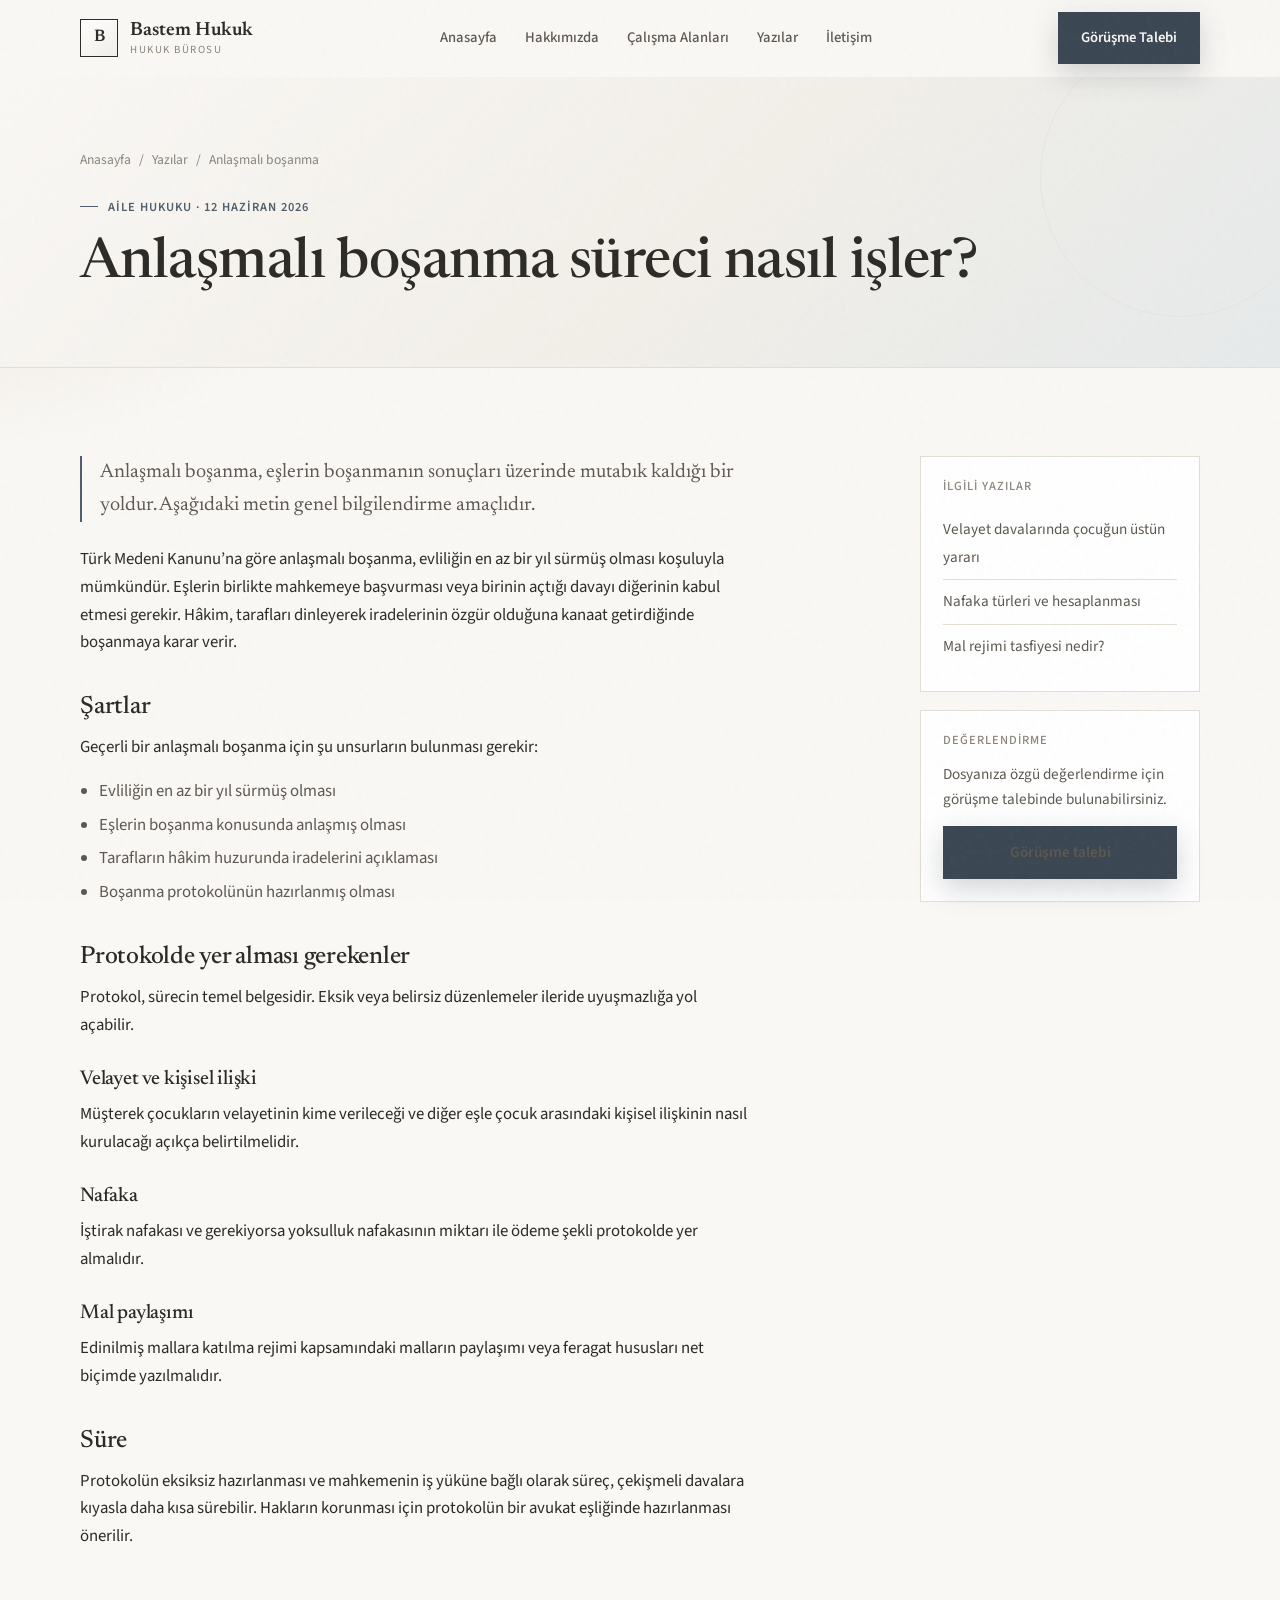
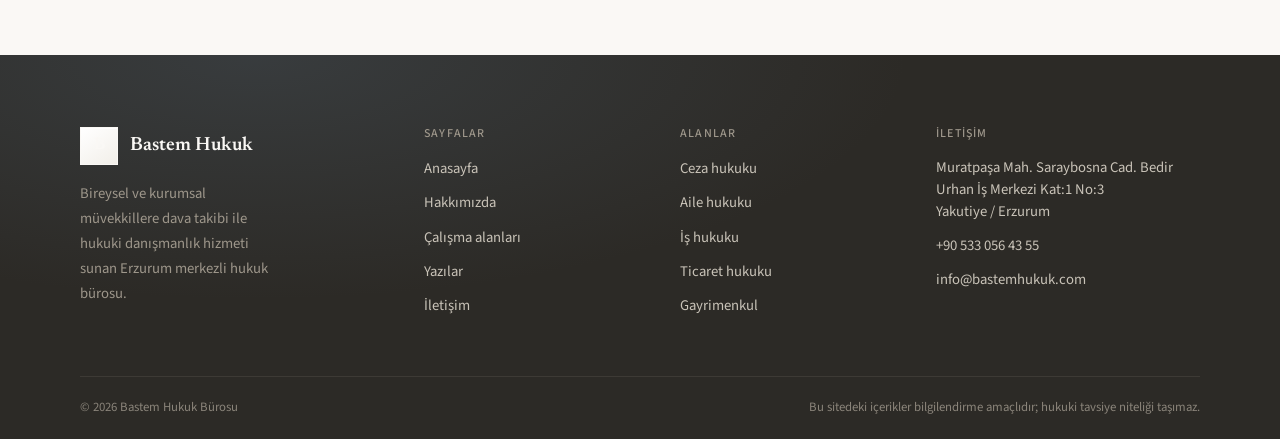
==== blog-detay.html @ f0e85c89 "Bastem Hukuk bürosu için kurumsal website. Açık tonlu editorial tasarım, Erzurum iletişim bilgileri " ====
<!DOCTYPE html>
<html lang="tr">
<head>
  <meta charset="UTF-8" />
  <meta name="viewport" content="width=device-width, initial-scale=1.0" />
  <title>Anlaşmalı Boşanma Süreci | Bastem Hukuk Bürosu</title>
  <meta name="description" content="Anlaşmalı boşanmanın şartları, belgeler ve protokol hazırlığı hakkında bilgilendirme." />
  <link rel="icon" type="image/svg+xml" href="assets/logo.svg" />
  <link rel="preconnect" href="https://fonts.googleapis.com" />
  <link rel="preconnect" href="https://fonts.gstatic.com" crossorigin />
  <link href="https://fonts.googleapis.com/css2?family=Newsreader:ital,opsz,wght@0,6..72,400;0,6..72,500;0,6..72,600;1,6..72,400;1,6..72,500&family=Source+Sans+3:wght@400;500;600;700&display=swap" rel="stylesheet" />
  <link rel="stylesheet" href="css/style.css" />
</head>
<body>
  <header class="site-header">
    <div class="container">
      <nav class="nav">
        <a class="brand" href="index.html">
          <span class="brand-mark">B</span>
          <span class="brand-text">
            <span class="brand-name">Bastem Hukuk</span>
            <span class="brand-sub">Hukuk Bürosu</span>
          </span>
        </a>
        <div class="nav-links">
          <a href="index.html">Anasayfa</a>
          <a href="hakkimizda.html">Hakkımızda</a>
          <a href="calisma-alanlari.html">Çalışma Alanları</a>
          <a href="blog.html">Yazılar</a>
          <a href="iletisim.html">İletişim</a>
        </div>
        <a href="randevu.html" class="btn btn--primary nav-cta">Görüşme Talebi</a>
        <button class="nav-toggle" aria-label="Menü" aria-expanded="false"><span></span></button>
      </nav>
    </div>
  </header>

  <main>
    <section class="page-intro">
      <div class="container">
        <div class="crumbs"><a href="index.html">Anasayfa</a><span>/</span><a href="blog.html">Yazılar</a><span>/</span><span>Anlaşmalı boşanma</span></div>
        <p class="kicker">Aile hukuku · 12 Haziran 2026</p>
        <h1>Anlaşmalı boşanma süreci nasıl işler?</h1>
      </div>
    </section>

    <section class="section">
      <div class="container">
        <div class="article-layout">
          <article class="article-body reveal">
            <p class="lead">Anlaşmalı boşanma, eşlerin boşanmanın sonuçları üzerinde mutabık kaldığı bir yoldur. Aşağıdaki metin genel bilgilendirme amaçlıdır.</p>
            <p>Türk Medeni Kanunu’na göre anlaşmalı boşanma, evliliğin en az bir yıl sürmüş olması koşuluyla mümkündür. Eşlerin birlikte mahkemeye başvurması veya birinin açtığı davayı diğerinin kabul etmesi gerekir. Hâkim, tarafları dinleyerek iradelerinin özgür olduğuna kanaat getirdiğinde boşanmaya karar verir.</p>
            <h2>Şartlar</h2>
            <p>Geçerli bir anlaşmalı boşanma için şu unsurların bulunması gerekir:</p>
            <ul>
              <li>Evliliğin en az bir yıl sürmüş olması</li>
              <li>Eşlerin boşanma konusunda anlaşmış olması</li>
              <li>Tarafların hâkim huzurunda iradelerini açıklaması</li>
              <li>Boşanma protokolünün hazırlanmış olması</li>
            </ul>
            <h2>Protokolde yer alması gerekenler</h2>
            <p>Protokol, sürecin temel belgesidir. Eksik veya belirsiz düzenlemeler ileride uyuşmazlığa yol açabilir.</p>
            <h3>Velayet ve kişisel ilişki</h3>
            <p>Müşterek çocukların velayetinin kime verileceği ve diğer eşle çocuk arasındaki kişisel ilişkinin nasıl kurulacağı açıkça belirtilmelidir.</p>
            <h3>Nafaka</h3>
            <p>İştirak nafakası ve gerekiyorsa yoksulluk nafakasının miktarı ile ödeme şekli protokolde yer almalıdır.</p>
            <h3>Mal paylaşımı</h3>
            <p>Edinilmiş mallara katılma rejimi kapsamındaki malların paylaşımı veya feragat hususları net biçimde yazılmalıdır.</p>
            <h2>Süre</h2>
            <p>Protokolün eksiksiz hazırlanması ve mahkemenin iş yüküne bağlı olarak süreç, çekişmeli davalara kıyasla daha kısa sürebilir. Hakların korunması için protokolün bir avukat eşliğinde hazırlanması önerilir.</p>
          </article>

          <aside>
            <div class="side-sticky">
              <div class="side-box">
                <h4>İlgili yazılar</h4>
                <ul>
                  <li><a href="blog-detay.html">Velayet davalarında çocuğun üstün yararı</a></li>
                  <li><a href="blog-detay.html">Nafaka türleri ve hesaplanması</a></li>
                  <li><a href="blog-detay.html">Mal rejimi tasfiyesi nedir?</a></li>
                </ul>
              </div>
              <div class="side-box">
                <h4>Değerlendirme</h4>
                <p style="color:var(--ink-2);font-size:0.95rem;margin-bottom:14px">Dosyanıza özgü değerlendirme için görüşme talebinde bulunabilirsiniz.</p>
                <a href="randevu.html" class="btn btn--primary btn--block">Görüşme talebi</a>
              </div>
            </div>
          </aside>
        </div>
      </div>
    </section>
  </main>

  <footer class="site-footer">
    <div class="container">
      <div class="footer-grid">
        <div>
          <a class="brand" href="index.html">
            <span class="brand-mark">B</span>
            <span class="brand-text"><span class="brand-name">Bastem Hukuk</span></span>
          </a>
          <p class="footer-about">Bireysel ve kurumsal müvekkillere dava takibi ile hukuki danışmanlık hizmeti sunan Erzurum merkezli hukuk bürosu.</p>
        </div>
        <div>
          <h4>Sayfalar</h4>
          <ul class="footer-links">
            <li><a href="index.html">Anasayfa</a></li>
            <li><a href="hakkimizda.html">Hakkımızda</a></li>
            <li><a href="calisma-alanlari.html">Çalışma alanları</a></li>
            <li><a href="blog.html">Yazılar</a></li>
            <li><a href="iletisim.html">İletişim</a></li>
          </ul>
        </div>
        <div>
          <h4>Alanlar</h4>
          <ul class="footer-links">
            <li><a href="calisma-alanlari.html#ceza">Ceza hukuku</a></li>
            <li><a href="calisma-alanlari.html#aile">Aile hukuku</a></li>
            <li><a href="calisma-alanlari.html#is">İş hukuku</a></li>
            <li><a href="calisma-alanlari.html#ticaret">Ticaret hukuku</a></li>
            <li><a href="calisma-alanlari.html#gayrimenkul">Gayrimenkul</a></li>
          </ul>
        </div>
        <div>
          <h4>İletişim</h4>
          <ul class="footer-contact">
            <li>Muratpaşa Mah. Saraybosna Cad. Bedir Urhan İş Merkezi Kat:1 No:3<br />Yakutiye / Erzurum</li>
            <li><a href="tel:+905330564355">+90 533 056 43 55</a></li>
            <li><a href="mailto:info@bastemhukuk.com">info@bastemhukuk.com</a></li>
          </ul>
        </div>
      </div>
      <div class="footer-bottom">
        <span>&copy; <span data-year>2026</span> Bastem Hukuk Bürosu</span>
        <span>Bu sitedeki içerikler bilgilendirme amaçlıdır; hukuki tavsiye niteliği taşımaz.</span>
      </div>
    </div>
  </footer>

  <button class="to-top" aria-label="Yukarı çık">
    <svg viewBox="0 0 24 24" fill="none" stroke="currentColor" stroke-width="2"><path d="m18 15-6-6-6 6"/></svg>
  </button>
  <script src="js/main.js"></script>
</body>
</html>
---- css/style.css ----
/* ===========================================================
   Bastem Hukuk — Editorial light design
   Soft paper tones, quiet slate accent, no template chrome
   =========================================================== */

:root {
  --paper: #faf8f5;
  --paper-2: #f2efe9;
  --paper-3: #ebe6dc;
  --white: #ffffff;
  --ink: #2c2a26;
  --ink-2: #5c574f;
  --ink-3: #8a847a;
  --line: #e4dfd6;
  --line-2: #d4cec3;
  --slate: #4f5d6a;
  --slate-deep: #3a4652;
  --slate-soft: #e8eef2;
  --mist: #dce6ec;
  --max: 1120px;
  --header-h: 76px;
  --display: "Newsreader", Georgia, serif;
  --body: "Source Sans 3", "Segoe UI", system-ui, sans-serif;
  --ease: 0.28s cubic-bezier(0.22, 1, 0.36, 1);
  --shadow-soft: 0 18px 50px rgba(44, 42, 38, 0.07);
  --shadow-panel: 0 24px 60px rgba(58, 70, 82, 0.12);
}

*, *::before, *::after { box-sizing: border-box; margin: 0; padding: 0; }
html { scroll-behavior: smooth; }
body {
  font-family: var(--body);
  color: var(--ink);
  background:
    radial-gradient(ellipse 80% 50% at 100% -10%, rgba(220, 230, 236, 0.55), transparent 55%),
    radial-gradient(ellipse 60% 40% at -5% 30%, rgba(235, 230, 220, 0.7), transparent 50%),
    var(--paper);
  background-attachment: fixed;
  line-height: 1.65;
  font-size: 1.05rem;
  font-weight: 400;
  -webkit-font-smoothing: antialiased;
}
img { max-width: 100%; display: block; }
a { color: inherit; text-decoration: none; }
ul { list-style: none; }
button, input, textarea, select { font: inherit; }
button { cursor: pointer; border: none; background: none; }

h1, h2, h3, h4 {
  font-family: var(--display);
  font-weight: 500;
  line-height: 1.18;
  color: var(--ink);
  letter-spacing: -0.01em;
}

.container { width: min(100% - 40px, var(--max)); margin-inline: auto; }
.section { padding: 88px 0; }
.section--tight { padding: 56px 0; }
.band {
  background:
    linear-gradient(180deg, rgba(242, 239, 233, 0.4), var(--paper-2));
  position: relative;
}
.band::before {
  content: "";
  position: absolute; inset: 0 0 auto 0; height: 1px;
  background: linear-gradient(90deg, transparent, var(--line-2), transparent);
}
.band-white {
  background: linear-gradient(180deg, var(--white), color-mix(in srgb, var(--paper) 40%, var(--white)));
  border-block: 1px solid var(--line);
}

/* --- Type helpers --- */
.kicker {
  font-family: var(--body);
  font-size: 0.78rem;
  font-weight: 600;
  letter-spacing: 0.08em;
  text-transform: uppercase;
  color: var(--slate);
  margin-bottom: 14px;
  display: inline-flex;
  align-items: center;
  gap: 10px;
}
.kicker::before {
  content: "";
  width: 18px; height: 1px;
  background: var(--slate);
}
.lede { color: var(--ink-2); font-size: 1.12rem; max-width: 38rem; }
.rule {
  width: 48px; height: 1px;
  background: linear-gradient(90deg, var(--slate), transparent);
  border: 0; margin: 20px 0;
}

/* --- Buttons --- */
.btn {
  display: inline-flex; align-items: center; gap: 10px;
  padding: 13px 22px;
  font-size: 0.92rem; font-weight: 600;
  border: 1px solid transparent;
  transition: var(--ease);
  white-space: nowrap;
  position: relative;
}
.btn--primary {
  background: var(--slate-deep); color: var(--paper); border-color: var(--slate-deep);
  box-shadow: 0 10px 28px rgba(58, 70, 82, 0.22);
}
.btn--primary:hover {
  background: var(--ink); border-color: var(--ink);
  transform: translateY(-2px);
  box-shadow: 0 14px 34px rgba(44, 42, 38, 0.22);
}
.btn--ghost {
  background: color-mix(in srgb, var(--white) 70%, transparent);
  color: var(--ink); border-color: var(--line-2);
  backdrop-filter: blur(6px);
}
.btn--ghost:hover {
  border-color: var(--ink);
  background: var(--white);
  transform: translateY(-2px);
}
.btn--light {
  background: var(--white); color: var(--ink); border-color: var(--white);
  box-shadow: 0 8px 24px rgba(0, 0, 0, 0.12);
}
.btn--light:hover { background: var(--paper-2); transform: translateY(-2px); }
.btn--block { width: 100%; justify-content: center; }
.btn svg { width: 16px; height: 16px; transition: var(--ease); }
.btn:hover svg { transform: translateX(3px); }

.text-link {
  color: var(--slate-deep);
  font-weight: 600;
  border-bottom: 1px solid var(--line-2);
  padding-bottom: 1px;
  transition: var(--ease);
}
.text-link:hover { border-color: var(--slate-deep); color: var(--ink); }

/* --- Header --- */
.site-header {
  position: sticky; top: 0; z-index: 50;
  background: color-mix(in srgb, var(--paper) 92%, transparent);
  backdrop-filter: blur(10px);
  border-bottom: 1px solid transparent;
  transition: var(--ease);
}
.site-header.is-scrolled { border-bottom-color: var(--line); background: color-mix(in srgb, var(--paper) 96%, transparent); }

.nav {
  display: flex; align-items: center; justify-content: space-between;
  height: var(--header-h); gap: 24px;
}
.brand { display: flex; align-items: center; gap: 12px; min-width: 0; }
.brand-mark {
  width: 38px; height: 38px; flex-shrink: 0;
  display: grid; place-items: center;
  border: 1px solid var(--ink);
  color: var(--ink);
  font-family: var(--display);
  font-size: 1.05rem; font-weight: 600;
  background: linear-gradient(145deg, var(--white), var(--paper-2));
  box-shadow: inset 0 1px 0 rgba(255,255,255,0.8);
  transition: var(--ease);
}
.brand:hover .brand-mark {
  background: var(--slate-deep);
  border-color: var(--slate-deep);
  color: var(--paper);
}
.brand-text { display: flex; flex-direction: column; line-height: 1.1; }
.brand-name { font-family: var(--display); font-size: 1.2rem; font-weight: 600; }
.brand-sub { font-size: 0.68rem; letter-spacing: 0.14em; text-transform: uppercase; color: var(--ink-3); margin-top: 3px; }

.nav-links { display: flex; align-items: center; gap: 4px; }
.nav-links a {
  padding: 8px 12px; font-size: 0.92rem; color: var(--ink-2); font-weight: 500;
  transition: var(--ease); position: relative;
}
.nav-links a::after {
  content: "";
  position: absolute; left: 12px; right: 12px; bottom: 4px; height: 1px;
  background: var(--slate);
  transform: scaleX(0); transform-origin: left;
  transition: var(--ease);
}
.nav-links a:hover, .nav-links a.is-active { color: var(--ink); }
.nav-links a:hover::after, .nav-links a.is-active::after { transform: scaleX(1); }
.nav-cta { flex-shrink: 0; }
.nav-toggle {
  display: none; width: 40px; height: 40px;
  place-items: center; border: 1px solid var(--line);
  background: color-mix(in srgb, var(--white) 70%, transparent);
}
.nav-toggle span {
  display: block; width: 18px; height: 1.5px; background: var(--ink);
  position: relative;
}
.nav-toggle span::before, .nav-toggle span::after {
  content: ""; position: absolute; left: 0; width: 18px; height: 1.5px; background: var(--ink);
}
.nav-toggle span::before { top: -6px; }
.nav-toggle span::after { top: 6px; }

/* --- Hero --- */
.hero {
  position: relative;
  padding: 88px 0 100px;
  border-bottom: 1px solid var(--line);
  overflow: hidden;
  background:
    linear-gradient(120deg, rgba(250, 248, 245, 0.92) 0%, rgba(250, 248, 245, 0.72) 48%, rgba(232, 238, 242, 0.55) 100%),
    url("https://images.unsplash.com/photo-1589829545856-d10d557cf95f?auto=format&fit=crop&w=1800&q=80") center/cover no-repeat;
}
.hero::before {
  content: "";
  position: absolute; inset: 0;
  background:
    radial-gradient(circle at 85% 20%, rgba(220, 230, 236, 0.45), transparent 40%),
    linear-gradient(180deg, transparent 60%, var(--paper) 100%);
  pointer-events: none;
}
.hero::after {
  content: "";
  position: absolute; left: 0; right: 0; bottom: 0; height: 80px;
  background: linear-gradient(180deg, transparent, var(--paper));
  pointer-events: none;
}
.hero .container { position: relative; z-index: 1; }
.hero-grid {
  display: grid;
  grid-template-columns: 1.15fr 0.85fr;
  gap: 56px;
  align-items: end;
}
.hero-brand {
  font-family: var(--display);
  font-size: clamp(3.6rem, 8.5vw, 6.2rem);
  font-weight: 500;
  line-height: 0.92;
  letter-spacing: -0.03em;
  margin-bottom: 28px;
  text-wrap: balance;
}
.hero-brand em {
  font-style: italic; font-weight: 400;
  background: linear-gradient(120deg, var(--slate) 0%, var(--slate-deep) 100%);
  -webkit-background-clip: text;
  background-clip: text;
  color: transparent;
}
.hero h1 {
  font-size: clamp(1.35rem, 2.4vw, 1.75rem);
  font-weight: 400;
  color: var(--ink-2);
  max-width: 28ch;
  margin-bottom: 32px;
  line-height: 1.35;
}
.hero-actions { display: flex; flex-wrap: wrap; gap: 12px; }
.hero-panel {
  background: color-mix(in srgb, var(--white) 88%, transparent);
  border: 1px solid color-mix(in srgb, var(--line) 80%, white);
  padding: 30px;
  backdrop-filter: blur(14px);
  box-shadow: var(--shadow-panel);
  position: relative;
}
.hero-panel::before {
  content: "";
  position: absolute; top: 0; left: 0; width: 3px; height: 100%;
  background: linear-gradient(180deg, var(--slate), var(--mist));
}
.hero-panel h2 {
  font-size: 0.78rem;
  font-family: var(--body);
  font-weight: 600;
  letter-spacing: 0.1em;
  text-transform: uppercase;
  color: var(--ink-3);
  margin-bottom: 20px;
}
.hero-meta { display: grid; gap: 18px; }
.hero-meta > div {
  padding-bottom: 14px;
  border-bottom: 1px solid var(--line);
}
.hero-meta > div:last-child { border-bottom: 0; padding-bottom: 0; }
.hero-meta dt {
  font-size: 0.72rem; letter-spacing: 0.1em; text-transform: uppercase;
  color: var(--ink-3); margin-bottom: 5px;
}
.hero-meta dd { color: var(--ink); font-weight: 500; }

/* --- Page intro --- */
.page-intro {
  position: relative;
  padding: 72px 0 56px;
  border-bottom: 1px solid var(--line);
  overflow: hidden;
  background:
    linear-gradient(135deg, var(--paper) 0%, var(--paper-2) 55%, var(--mist) 140%);
}
.page-intro .container { position: relative; z-index: 1; }
.page-intro::after {
  content: "";
  position: absolute; right: -40px; top: -40px;
  width: 280px; height: 280px;
  border: 1px solid var(--line);
  border-radius: 50%;
  opacity: 0.55;
  pointer-events: none;
}
.page-intro h1 { font-size: clamp(2.4rem, 4.8vw, 3.5rem); margin-bottom: 14px; }
.crumbs {
  display: flex; gap: 8px; align-items: center;
  font-size: 0.85rem; color: var(--ink-3); margin-bottom: 18px;
}
.crumbs a:hover { color: var(--ink); }

/* --- Layout blocks --- */
.stack { display: grid; gap: 20px; }
.two-col {
  display: grid;
  grid-template-columns: 0.9fr 1.1fr;
  gap: 56px;
  align-items: start;
}
.two-col--flip { grid-template-columns: 1.1fr 0.9fr; }
.two-col--flip > :first-child { order: 2; }

.media-block {
  background: var(--slate-soft);
  border: 1px solid var(--line);
  min-height: 360px;
  overflow: hidden;
  box-shadow: var(--shadow-soft);
  position: relative;
}
.media-block::after {
  content: "";
  position: absolute; inset: 0;
  background: linear-gradient(180deg, transparent 55%, rgba(44, 42, 38, 0.18));
  pointer-events: none;
}
.media-block img {
  width: 100%; height: 100%; min-height: 360px;
  object-fit: cover;
  filter: grayscale(0.25) contrast(1.04) saturate(0.85);
  transition: transform 0.8s var(--ease);
}
.media-block:hover img { transform: scale(1.03); }
.media-caption {
  font-size: 0.82rem; color: var(--ink-3);
  margin-top: 10px;
}

/* --- Practice list (not card grid) --- */
.practice-list { border-top: 1px solid var(--line); }
.practice-row {
  display: grid;
  grid-template-columns: 72px 1fr auto;
  gap: 24px;
  align-items: baseline;
  padding: 30px 0;
  border-bottom: 1px solid var(--line);
  transition: var(--ease);
  position: relative;
}
.practice-row::before {
  content: "";
  position: absolute; left: -12px; top: 0; bottom: 0; width: 2px;
  background: var(--slate);
  transform: scaleY(0);
  transition: var(--ease);
}
.practice-row:hover {
  background: linear-gradient(90deg, color-mix(in srgb, var(--mist) 45%, transparent), transparent);
  padding-inline: 12px; margin-inline: -12px;
}
.practice-row:hover::before { transform: scaleY(1); }
.practice-idx {
  font-family: var(--display);
  font-size: 1.35rem;
  color: var(--ink-3);
  transition: var(--ease);
}
.practice-row:hover .practice-idx { color: var(--slate-deep); }
.practice-row h3 { font-size: 1.5rem; margin-bottom: 6px; transition: var(--ease); }
.practice-row:hover h3 { transform: translateX(2px); }
.practice-row p { color: var(--ink-2); max-width: 46ch; font-size: 0.98rem; }
.practice-row .text-link { align-self: center; opacity: 0.7; transition: var(--ease); }
.practice-row:hover .text-link { opacity: 1; }

/* --- Feature strip --- */
.feature-strip {
  display: grid;
  grid-template-columns: repeat(3, 1fr);
  gap: 0;
  border: 1px solid var(--line);
  background: var(--white);
  box-shadow: var(--shadow-soft);
  overflow: hidden;
}
.feature-cell {
  padding: 36px 30px;
  border-right: 1px solid var(--line);
  position: relative;
  transition: var(--ease);
}
.feature-cell::after {
  content: "";
  position: absolute; inset: auto 0 0 0; height: 2px;
  background: linear-gradient(90deg, var(--slate), var(--mist));
  transform: scaleX(0); transform-origin: left;
  transition: var(--ease);
}
.feature-cell:hover {
  background: linear-gradient(180deg, var(--white), color-mix(in srgb, var(--mist) 35%, white));
}
.feature-cell:hover::after { transform: scaleX(1); }
.feature-cell:last-child { border-right: 0; }
.feature-cell h3 { font-size: 1.4rem; margin-bottom: 12px; }
.feature-cell p { color: var(--ink-2); font-size: 0.96rem; }

/* --- Process --- */
.steps { display: grid; gap: 0; border-top: 1px solid var(--line); }
.step {
  display: grid;
  grid-template-columns: 100px 1fr;
  gap: 24px;
  padding: 28px 0;
  border-bottom: 1px solid var(--line);
  transition: var(--ease);
}
.step:hover { padding-left: 8px; }
.step-num {
  font-family: var(--display);
  font-size: 1.8rem;
  color: var(--slate);
  background: linear-gradient(180deg, var(--slate), var(--mist));
  -webkit-background-clip: text;
  background-clip: text;
  color: transparent;
}
.step h3 { font-size: 1.25rem; margin-bottom: 6px; }
.step p { color: var(--ink-2); max-width: 48ch; }

/* --- Quote / principle --- */
.principle {
  max-width: 42rem;
  margin: 0 auto;
  text-align: left;
  position: relative;
  padding: 36px 0 36px 28px;
}
.principle::before {
  content: "";
  position: absolute; left: 0; top: 20px; bottom: 20px; width: 2px;
  background: linear-gradient(180deg, var(--slate), transparent);
}
.principle p {
  font-family: var(--display);
  font-size: clamp(1.4rem, 2.6vw, 1.9rem);
  font-weight: 400;
  line-height: 1.45;
  color: var(--ink);
}
.principle cite {
  display: block;
  margin-top: 24px;
  font-style: normal;
  font-size: 0.82rem;
  letter-spacing: 0.06em;
  text-transform: uppercase;
  color: var(--ink-3);
}

/* --- FAQ --- */
.faq { border-top: 1px solid var(--line); }
.faq-item { border-bottom: 1px solid var(--line); }
.faq-q {
  width: 100%;
  display: flex; justify-content: space-between; align-items: center; gap: 16px;
  padding: 22px 0;
  text-align: left;
  font-family: var(--display);
  font-size: 1.2rem;
  color: var(--ink);
}
.faq-q::after {
  content: "+";
  font-family: var(--body);
  font-size: 1.2rem;
  color: var(--ink-3);
  transition: var(--ease);
}
.faq-item.is-open .faq-q::after { content: "–"; }
.faq-a {
  max-height: 0; overflow: hidden; transition: max-height 0.3s ease;
}
.faq-a p { padding: 0 0 22px; color: var(--ink-2); max-width: 58ch; }

/* --- CTA --- */
.cta {
  position: relative;
  background:
    linear-gradient(135deg, rgba(58, 70, 82, 0.94), rgba(44, 42, 38, 0.92)),
    url("https://images.unsplash.com/photo-1450101499163-c8848c66ca85?auto=format&fit=crop&w=1600&q=70") center/cover;
  color: var(--paper);
  padding: 88px 0;
  overflow: hidden;
}
.cta::before {
  content: "";
  position: absolute; right: -60px; top: -60px;
  width: 260px; height: 260px;
  border: 1px solid rgba(250, 248, 245, 0.12);
  border-radius: 50%;
}
.cta .container { position: relative; z-index: 1; }
.cta h2 { color: var(--paper); font-size: clamp(1.9rem, 3.4vw, 2.6rem); margin-bottom: 14px; }
.cta p { color: color-mix(in srgb, var(--paper) 78%, transparent); max-width: 36rem; margin-bottom: 30px; }
.cta-actions { display: flex; flex-wrap: wrap; gap: 12px; }

/* --- Team --- */
.team-grid {
  display: grid;
  grid-template-columns: repeat(3, 1fr);
  gap: 28px;
}
.person {
  border-bottom: 1px solid var(--line);
  padding-bottom: 24px;
  transition: var(--ease);
}
.person:hover { transform: translateY(-4px); }
.person-photo {
  aspect-ratio: 4/5;
  background:
    linear-gradient(160deg, var(--mist), var(--paper-2));
  border: 1px solid var(--line);
  display: grid; place-items: center;
  margin-bottom: 18px;
  font-family: var(--display);
  font-size: 2.6rem;
  color: var(--slate);
  box-shadow: var(--shadow-soft);
  position: relative;
  overflow: hidden;
}
.person-photo::after {
  content: "";
  position: absolute; inset: 12px;
  border: 1px solid color-mix(in srgb, var(--slate) 25%, transparent);
}
.person h3 { font-size: 1.35rem; margin-bottom: 4px; }
.person .role { font-size: 0.85rem; color: var(--slate); font-weight: 600; margin-bottom: 10px; }
.person p { color: var(--ink-2); font-size: 0.95rem; }

/* --- Timeline --- */
.timeline { border-left: 1px solid var(--line-2); padding-left: 28px; display: grid; gap: 28px; }
.timeline-item { position: relative; }
.timeline-item::before {
  content: "";
  position: absolute; left: -32px; top: 8px;
  width: 7px; height: 7px;
  border-radius: 50%;
  background: var(--slate);
}
.timeline-year { font-size: 0.8rem; letter-spacing: 0.08em; text-transform: uppercase; color: var(--slate); font-weight: 600; margin-bottom: 4px; }
.timeline-item h3 { font-size: 1.2rem; margin-bottom: 6px; }
.timeline-item p { color: var(--ink-2); }

/* --- Practice detail --- */
.practice-block {
  display: grid;
  grid-template-columns: 1fr 1.2fr;
  gap: 48px;
  padding: 56px 0;
  border-bottom: 1px solid var(--line);
  align-items: start;
}
.practice-block:first-of-type { border-top: 1px solid var(--line); }
.practice-visual {
  min-height: 240px;
  background:
    linear-gradient(145deg, var(--mist), var(--paper-2) 55%, var(--white));
  border: 1px solid var(--line);
  display: grid; place-items: center;
  color: var(--slate);
  font-family: var(--display);
  font-size: 3.4rem;
  box-shadow: var(--shadow-soft);
  position: relative;
  overflow: hidden;
}
.practice-visual::before {
  content: "";
  position: absolute; inset: 16px;
  border: 1px solid color-mix(in srgb, var(--slate) 18%, transparent);
}
.practice-copy h2 { font-size: clamp(1.6rem, 2.8vw, 2.1rem); margin: 8px 0 14px; }
.practice-copy > p { color: var(--ink-2); margin-bottom: 18px; }
.bullet-grid {
  display: grid;
  grid-template-columns: 1fr 1fr;
  gap: 8px 20px;
  margin-bottom: 24px;
}
.bullet-grid li {
  position: relative;
  padding-left: 14px;
  color: var(--ink);
  font-size: 0.95rem;
}
.bullet-grid li::before {
  content: "";
  position: absolute; left: 0; top: 0.65em;
  width: 5px; height: 1px; background: var(--slate);
}

/* --- Blog --- */
.filters { display: flex; flex-wrap: wrap; gap: 8px; margin-bottom: 36px; }
.filter-btn {
  padding: 8px 14px;
  border: 1px solid var(--line);
  background: var(--white);
  color: var(--ink-2);
  font-size: 0.88rem; font-weight: 500;
}
.filter-btn:hover, .filter-btn.is-active {
  border-color: var(--ink); color: var(--ink); background: var(--paper);
}
.post-grid {
  display: grid;
  grid-template-columns: repeat(2, 1fr);
  gap: 32px 40px;
}
.post {
  padding: 0 0 28px;
  border-bottom: 1px solid var(--line);
  transition: var(--ease);
}
.post:hover { transform: translateY(-3px); }
.post-cat {
  font-size: 0.75rem; letter-spacing: 0.08em; text-transform: uppercase;
  color: var(--slate); font-weight: 600; margin-bottom: 10px;
  display: inline-flex; align-items: center; gap: 8px;
}
.post-cat::before {
  content: ""; width: 12px; height: 1px; background: var(--slate);
}
.post h3 { font-size: 1.5rem; margin-bottom: 10px; }
.post h3 a:hover { color: var(--slate-deep); }
.post p { color: var(--ink-2); margin-bottom: 14px; }
.post-meta { font-size: 0.85rem; color: var(--ink-3); }

.article-layout {
  display: grid;
  grid-template-columns: 1fr 280px;
  gap: 56px;
  align-items: start;
}
.article-body { max-width: 42rem; }
.article-body .lead {
  font-family: var(--display);
  font-size: 1.25rem;
  color: var(--ink-2);
  margin-bottom: 24px;
  padding-left: 18px;
  border-left: 2px solid var(--slate);
}
.article-body h2 { font-size: 1.55rem; margin: 36px 0 12px; }
.article-body h3 { font-size: 1.25rem; margin: 28px 0 10px; }
.article-body p { margin-bottom: 16px; color: var(--ink); }
.article-body ul { margin: 0 0 16px 1.2rem; list-style: disc; color: var(--ink-2); }
.article-body li { margin-bottom: 6px; }
.side-box {
  border: 1px solid var(--line);
  background: var(--white);
  padding: 22px;
  margin-bottom: 18px;
}
.side-box h4 {
  font-family: var(--body);
  font-size: 0.78rem;
  letter-spacing: 0.08em;
  text-transform: uppercase;
  margin-bottom: 14px;
  color: var(--ink-3);
}
.side-box ul li { padding: 8px 0; border-bottom: 1px solid var(--line); }
.side-box ul li:last-child { border-bottom: 0; }
.side-box a { font-size: 0.95rem; color: var(--ink-2); }
.side-box a:hover { color: var(--ink); }
.side-sticky { position: sticky; top: 100px; }

/* --- Forms / contact --- */
.contact-grid {
  display: grid;
  grid-template-columns: 1fr 1.1fr;
  gap: 48px;
  align-items: start;
}
.info-list { display: grid; gap: 22px; }
.info-list dt {
  font-size: 0.75rem; letter-spacing: 0.08em; text-transform: uppercase;
  color: var(--ink-3); margin-bottom: 4px;
}
.info-list dd { color: var(--ink); font-weight: 500; }
.info-list a:hover { color: var(--slate-deep); }

.form {
  background: color-mix(in srgb, var(--white) 92%, transparent);
  border: 1px solid var(--line);
  padding: 34px;
  box-shadow: var(--shadow-soft);
  backdrop-filter: blur(8px);
}
.form-row { display: grid; grid-template-columns: 1fr 1fr; gap: 16px; }
.field { margin-bottom: 16px; }
.field label {
  display: block;
  font-size: 0.82rem; font-weight: 600;
  margin-bottom: 6px; color: var(--ink);
}
.field .req { color: #9a4a3f; }
.field input, .field textarea, .field select {
  width: 100%;
  padding: 12px 14px;
  border: 1px solid var(--line);
  background: var(--paper);
  color: var(--ink);
  border-radius: 0;
  transition: var(--ease);
}
.field input:focus, .field textarea:focus, .field select:focus {
  outline: none;
  border-color: var(--slate);
  background: var(--white);
}
.field textarea { min-height: 120px; resize: vertical; }
.field input.invalid, .field textarea.invalid, .field select.invalid {
  border-color: #9a4a3f; background: #fbf4f3;
}
.field-error { display: none; color: #9a4a3f; font-size: 0.8rem; margin-top: 6px; }
.field-error.show { display: block; }
.form-note { font-size: 0.8rem; color: var(--ink-3); margin-top: 12px; line-height: 1.55; }
.form-success {
  display: none;
  border: 1px solid var(--slate);
  background: var(--slate-soft);
  color: var(--ink);
  padding: 14px 16px;
  margin-bottom: 18px;
  font-size: 0.92rem;
}
.form-success.show { display: block; }

.choice-grid {
  display: grid;
  grid-template-columns: repeat(3, 1fr);
  gap: 8px;
}
.choice {
  position: relative;
  border: 1px solid var(--line);
  padding: 12px 10px;
  text-align: center;
  font-size: 0.88rem;
  font-weight: 500;
  background: var(--paper);
  cursor: pointer;
}
.choice input { position: absolute; opacity: 0; }
.choice:hover { border-color: var(--slate); }
.choice:has(input:checked) {
  border-color: var(--slate-deep);
  background: var(--slate-soft);
  color: var(--ink);
}

.map-wrap {
  border: 1px solid var(--line);
  background: var(--white);
  height: 360px;
  overflow: hidden;
}
.map-wrap iframe { width: 100%; height: 100%; border: 0; filter: grayscale(0.7) contrast(0.95); }

/* --- Footer --- */
.site-footer {
  background:
    radial-gradient(ellipse at 20% 0%, rgba(79, 93, 106, 0.35), transparent 45%),
    var(--ink);
  color: #c9c3b8;
  padding-top: 72px;
  font-size: 0.92rem;
}
.footer-grid {
  display: grid;
  grid-template-columns: 1.4fr 1fr 1fr 1.2fr;
  gap: 36px;
  padding-bottom: 48px;
}
.site-footer .brand-name { color: var(--paper); }
.site-footer .brand-mark { border-color: var(--paper); color: var(--paper); }
.footer-about { margin-top: 16px; color: #9e978b; line-height: 1.7; max-width: 28ch; }
.site-footer h4 {
  font-family: var(--body);
  font-size: 0.75rem;
  letter-spacing: 0.1em;
  text-transform: uppercase;
  color: #9e978b;
  margin-bottom: 16px;
}
.footer-links li { margin-bottom: 10px; }
.footer-links a:hover { color: var(--paper); }
.footer-contact li { margin-bottom: 12px; line-height: 1.5; }
.footer-contact a:hover { color: var(--paper); }
.footer-bottom {
  border-top: 1px solid #3d3a35;
  padding: 20px 0;
  display: flex; justify-content: space-between; gap: 12px; flex-wrap: wrap;
  font-size: 0.8rem; color: #8a847a;
}

/* --- To top --- */
.to-top {
  position: fixed; right: 20px; bottom: 20px;
  width: 42px; height: 42px;
  display: grid; place-items: center;
  background: var(--slate-deep); color: var(--paper);
  border: 1px solid var(--slate-deep);
  opacity: 0; visibility: hidden; transform: translateY(8px);
  transition: var(--ease); z-index: 40;
}
.to-top.show { opacity: 1; visibility: visible; transform: none; }
.to-top:hover { background: var(--ink); }
.to-top svg { width: 18px; height: 18px; }

/* --- Reveal --- */
.reveal { opacity: 0; transform: translateY(16px); transition: opacity 0.65s ease, transform 0.65s ease; }
.reveal.is-visible { opacity: 1; transform: none; }

/* --- Section heads --- */
.section-head { max-width: 36rem; margin-bottom: 44px; }
.section-head h2 { font-size: clamp(1.9rem, 3.2vw, 2.55rem); margin-bottom: 12px; }
.section-head p { color: var(--ink-2); }

/* subtle grain overlay for depth without clutter */
body::before {
  content: "";
  position: fixed; inset: 0; pointer-events: none; z-index: 1000;
  opacity: 0.035;
  background-image: url("data:image/svg+xml,%3Csvg viewBox='0 0 200 200' xmlns='http://www.w3.org/2000/svg'%3E%3Cfilter id='n'%3E%3CfeTurbulence type='fractalNoise' baseFrequency='0.85' numOctaves='2' stitchTiles='stitch'/%3E%3C/filter%3E%3Crect width='100%25' height='100%25' filter='url(%23n)'/%3E%3C/svg%3E");
}

/* --- Responsive --- */
@media (max-width: 960px) {
  .hero-grid, .two-col, .two-col--flip, .contact-grid, .article-layout, .practice-block {
    grid-template-columns: 1fr;
  }
  .two-col--flip > :first-child { order: 0; }
  .feature-strip { grid-template-columns: 1fr; }
  .feature-cell { border-right: 0; border-bottom: 1px solid var(--line); }
  .feature-cell:last-child { border-bottom: 0; }
  .footer-grid { grid-template-columns: 1fr 1fr; }
  .team-grid, .post-grid { grid-template-columns: 1fr 1fr; }
  .side-sticky { position: static; }
}
@media (max-width: 760px) {
  .nav-links {
    position: fixed; inset: var(--header-h) 0 auto 0;
    display: none; flex-direction: column; align-items: stretch;
    background: var(--paper); border-bottom: 1px solid var(--line);
    padding: 12px 20px 20px;
  }
  .nav-links.is-open { display: flex; }
  .nav-links a { padding: 14px 4px; border-bottom: 1px solid var(--line); }
  .nav-toggle { display: grid; }
  .nav-cta { display: none; }
  .practice-row { grid-template-columns: 48px 1fr; }
  .practice-row .text-link { grid-column: 2; }
  .step { grid-template-columns: 64px 1fr; }
  .form-row, .choice-grid, .bullet-grid { grid-template-columns: 1fr; }
}
@media (max-width: 560px) {
  .container { width: min(100% - 28px, var(--max)); }
  .section { padding: 64px 0; }
  .team-grid, .post-grid, .footer-grid { grid-template-columns: 1fr; }
  .hero { padding: 48px 0 64px; }
  .form { padding: 22px; }
}
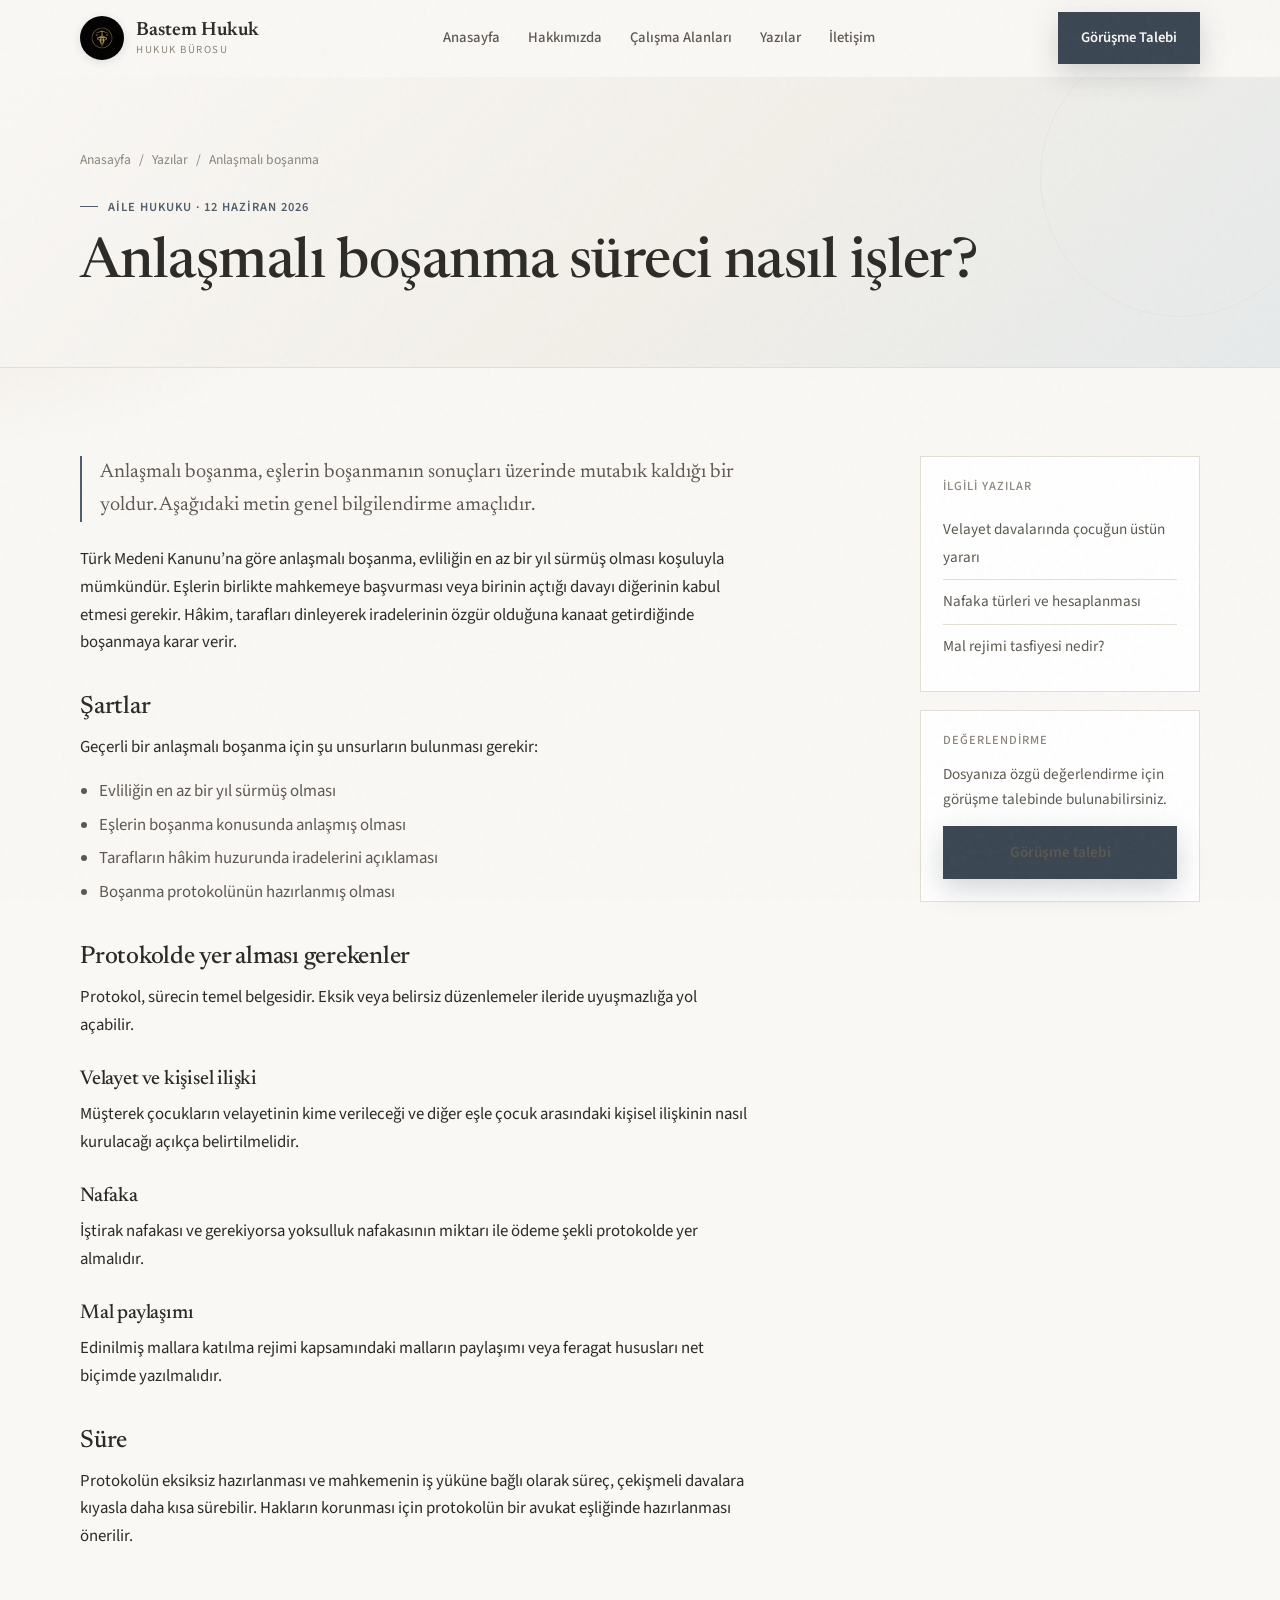
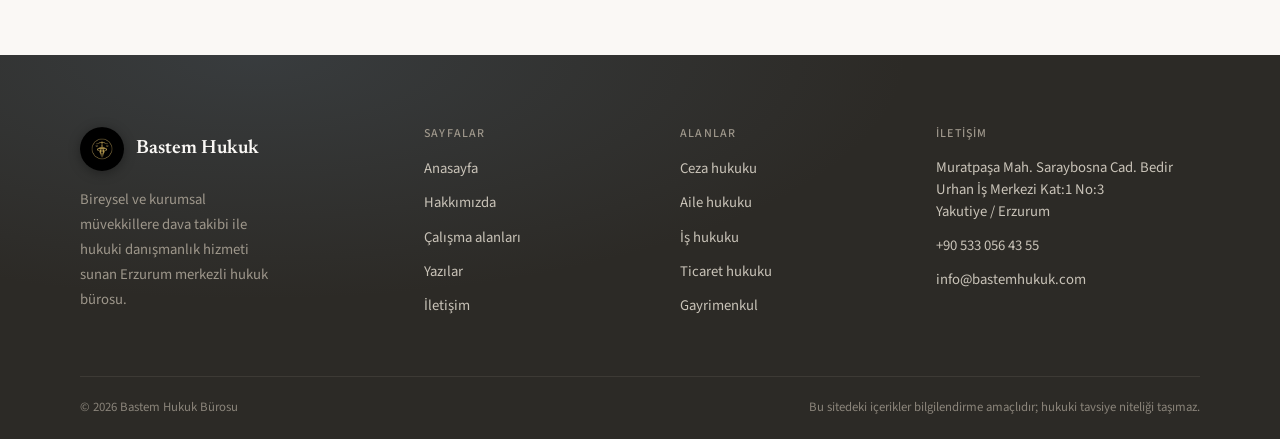
==== commit 9d66c224: "Add firm logo and update lawyers and founding year. Replace placeholder branding with Bastem logo as" ====
--- a/blog-detay.html
+++ b/blog-detay.html
@@ -5,7 +5,8 @@
   <meta name="viewport" content="width=device-width, initial-scale=1.0" />
   <title>Anlaşmalı Boşanma Süreci | Bastem Hukuk Bürosu</title>
   <meta name="description" content="Anlaşmalı boşanmanın şartları, belgeler ve protokol hazırlığı hakkında bilgilendirme." />
-  <link rel="icon" type="image/svg+xml" href="assets/logo.svg" />
+  <link rel="icon" type="image/png" href="assets/favicon-64.png" />
+  <link rel="apple-touch-icon" href="assets/favicon.png" />
   <link rel="preconnect" href="https://fonts.googleapis.com" />
   <link rel="preconnect" href="https://fonts.gstatic.com" crossorigin />
   <link href="https://fonts.googleapis.com/css2?family=Newsreader:ital,opsz,wght@0,6..72,400;0,6..72,500;0,6..72,600;1,6..72,400;1,6..72,500&family=Source+Sans+3:wght@400;500;600;700&display=swap" rel="stylesheet" />
@@ -16,7 +17,7 @@
     <div class="container">
       <nav class="nav">
         <a class="brand" href="index.html">
-          <span class="brand-mark">B</span>
+          <img class="brand-logo" src="assets/logo.jpg" alt="Bastem Hukuk" width="44" height="44" />
           <span class="brand-text">
             <span class="brand-name">Bastem Hukuk</span>
             <span class="brand-sub">Hukuk Bürosu</span>
@@ -97,7 +98,7 @@
       <div class="footer-grid">
         <div>
           <a class="brand" href="index.html">
-            <span class="brand-mark">B</span>
+            <img class="brand-logo" src="assets/logo.jpg" alt="Bastem Hukuk" width="44" height="44" />
             <span class="brand-text"><span class="brand-name">Bastem Hukuk</span></span>
           </a>
           <p class="footer-about">Bireysel ve kurumsal müvekkillere dava takibi ile hukuki danışmanlık hizmeti sunan Erzurum merkezli hukuk bürosu.</p>
--- a/css/style.css
+++ b/css/style.css
@@ -160,21 +160,17 @@
   height: var(--header-h); gap: 24px;
 }
 .brand { display: flex; align-items: center; gap: 12px; min-width: 0; }
-.brand-mark {
-  width: 38px; height: 38px; flex-shrink: 0;
-  display: grid; place-items: center;
-  border: 1px solid var(--ink);
-  color: var(--ink);
-  font-family: var(--display);
-  font-size: 1.05rem; font-weight: 600;
-  background: linear-gradient(145deg, var(--white), var(--paper-2));
-  box-shadow: inset 0 1px 0 rgba(255,255,255,0.8);
-  transition: var(--ease);
-}
-.brand:hover .brand-mark {
-  background: var(--slate-deep);
-  border-color: var(--slate-deep);
-  color: var(--paper);
+.brand-logo {
+  width: 44px; height: 44px; flex-shrink: 0;
+  border-radius: 50%;
+  object-fit: cover;
+  display: block;
+  box-shadow: 0 2px 10px rgba(44, 42, 38, 0.12);
+  transition: var(--ease);
+}
+.brand:hover .brand-logo {
+  transform: scale(1.04);
+  box-shadow: 0 4px 16px rgba(44, 42, 38, 0.18);
 }
 .brand-text { display: flex; flex-direction: column; line-height: 1.1; }
 .brand-name { font-family: var(--display); font-size: 1.2rem; font-weight: 600; }
@@ -537,6 +533,10 @@
   grid-template-columns: repeat(3, 1fr);
   gap: 28px;
 }
+.team-grid--two {
+  grid-template-columns: repeat(2, minmax(0, 320px));
+  justify-content: start;
+}
 .person {
   border-bottom: 1px solid var(--line);
   padding-bottom: 24px;
@@ -813,7 +813,7 @@
   padding-bottom: 48px;
 }
 .site-footer .brand-name { color: var(--paper); }
-.site-footer .brand-mark { border-color: var(--paper); color: var(--paper); }
+.site-footer .brand-logo { box-shadow: 0 2px 12px rgba(0, 0, 0, 0.35); }
 .footer-about { margin-top: 16px; color: #9e978b; line-height: 1.7; max-width: 28ch; }
 .site-footer h4 {
   font-family: var(--body);
@@ -875,7 +875,7 @@
   .feature-cell { border-right: 0; border-bottom: 1px solid var(--line); }
   .feature-cell:last-child { border-bottom: 0; }
   .footer-grid { grid-template-columns: 1fr 1fr; }
-  .team-grid, .post-grid { grid-template-columns: 1fr 1fr; }
+  .team-grid, .team-grid--two, .post-grid { grid-template-columns: 1fr 1fr; }
   .side-sticky { position: static; }
 }
 @media (max-width: 760px) {
@@ -897,7 +897,7 @@
 @media (max-width: 560px) {
   .container { width: min(100% - 28px, var(--max)); }
   .section { padding: 64px 0; }
-  .team-grid, .post-grid, .footer-grid { grid-template-columns: 1fr; }
+  .team-grid, .team-grid--two, .post-grid, .footer-grid { grid-template-columns: 1fr; }
   .hero { padding: 48px 0 64px; }
   .form { padding: 22px; }
 }
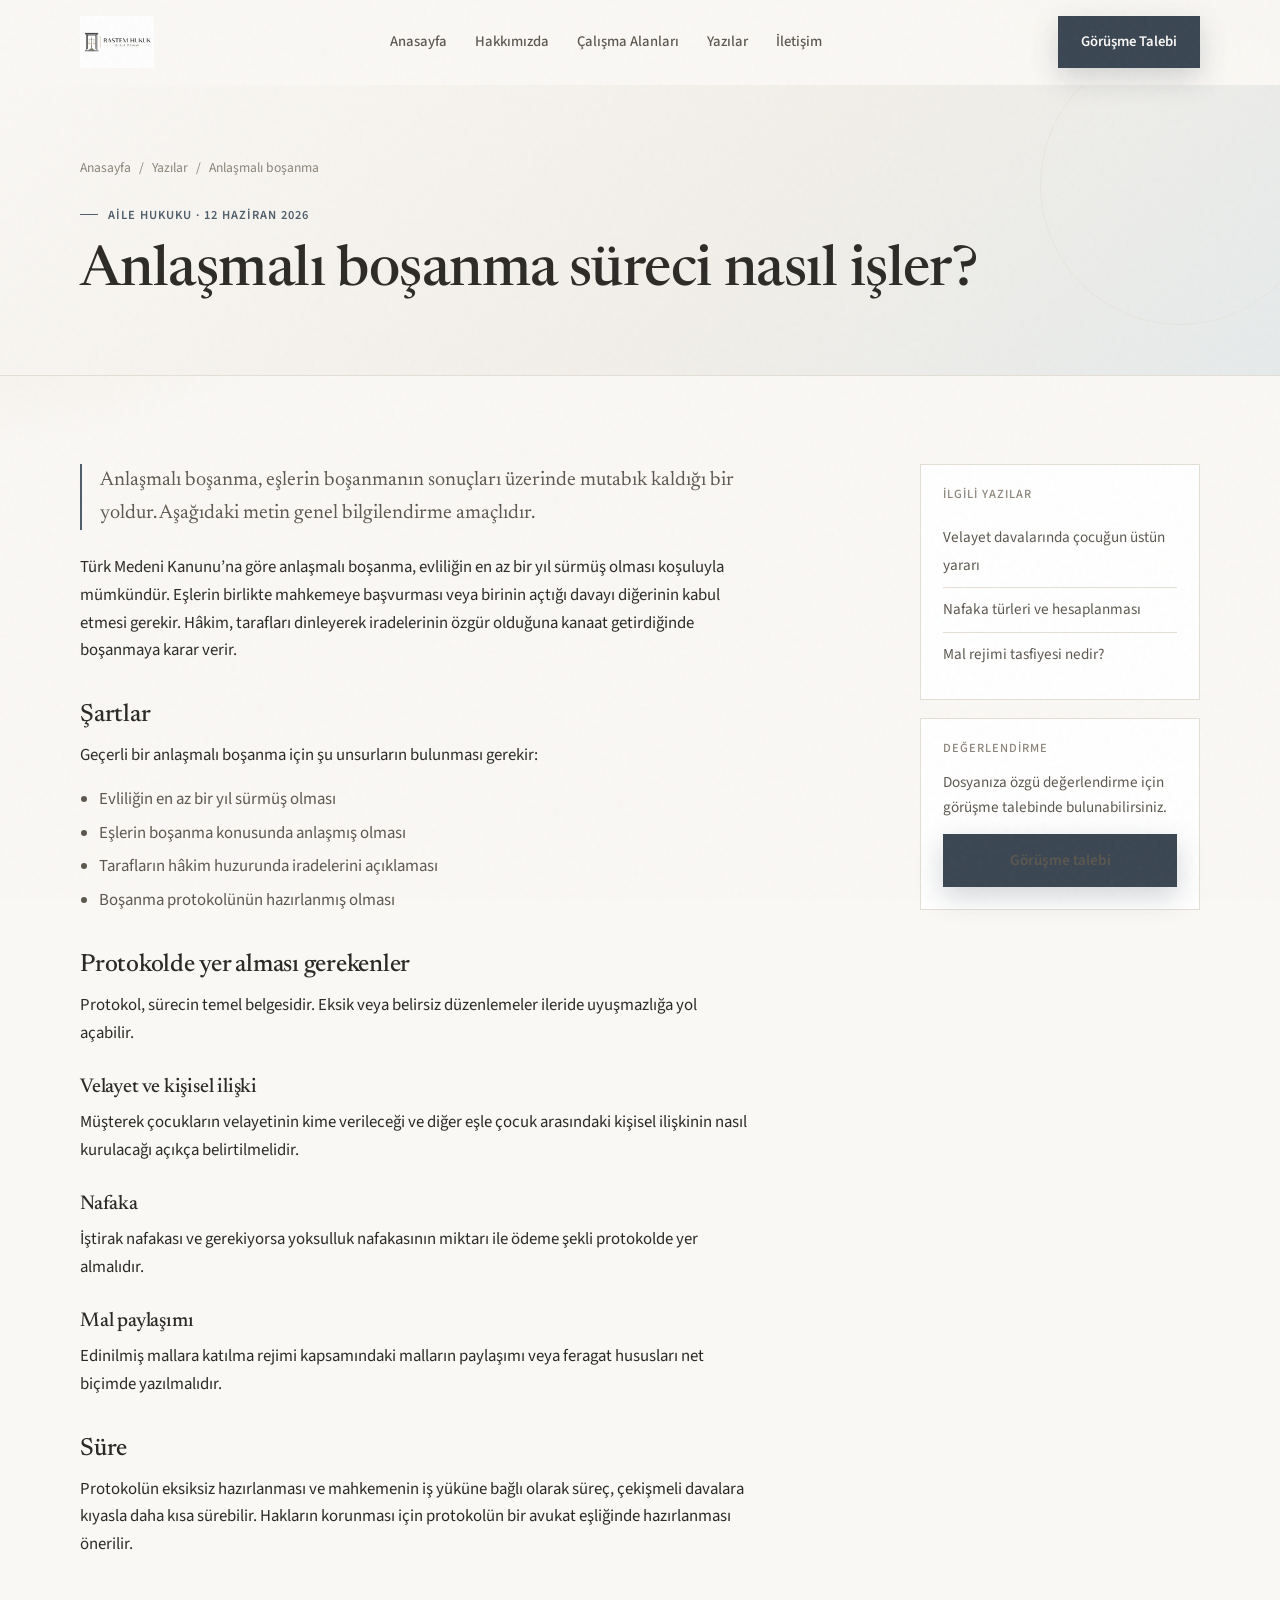
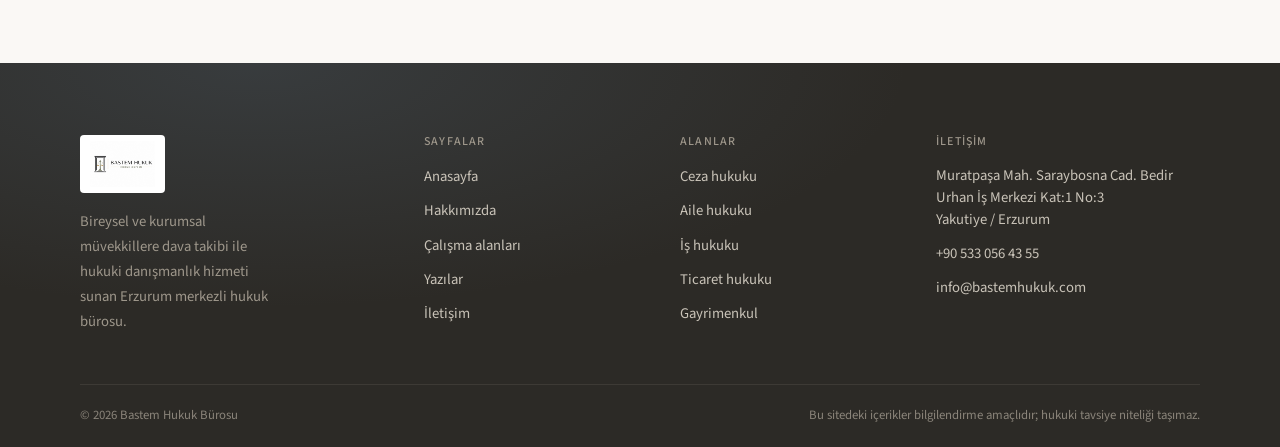
==== commit 762b067e: "Replace circular mark with full Bastem Hukuk wordmark. Use the new horizontal logo in header and foo" ====
--- a/blog-detay.html
+++ b/blog-detay.html
@@ -6,7 +6,7 @@
   <title>Anlaşmalı Boşanma Süreci | Bastem Hukuk Bürosu</title>
   <meta name="description" content="Anlaşmalı boşanmanın şartları, belgeler ve protokol hazırlığı hakkında bilgilendirme." />
   <link rel="icon" type="image/png" href="assets/favicon-64.png" />
-  <link rel="apple-touch-icon" href="assets/favicon.png" />
+  <link rel="apple-touch-icon" href="assets/apple-touch-icon.png" />
   <link rel="preconnect" href="https://fonts.googleapis.com" />
   <link rel="preconnect" href="https://fonts.gstatic.com" crossorigin />
   <link href="https://fonts.googleapis.com/css2?family=Newsreader:ital,opsz,wght@0,6..72,400;0,6..72,500;0,6..72,600;1,6..72,400;1,6..72,500&family=Source+Sans+3:wght@400;500;600;700&display=swap" rel="stylesheet" />
@@ -16,12 +16,8 @@
   <header class="site-header">
     <div class="container">
       <nav class="nav">
-        <a class="brand" href="index.html">
-          <img class="brand-logo" src="assets/logo.jpg" alt="Bastem Hukuk" width="44" height="44" />
-          <span class="brand-text">
-            <span class="brand-name">Bastem Hukuk</span>
-            <span class="brand-sub">Hukuk Bürosu</span>
-          </span>
+        <a class="brand" href="index.html" aria-label="Bastem Hukuk">
+          <img class="brand-logo" src="assets/logo.png" alt="Bastem Hukuk Hukuk Bürosu" width="200" height="141" />
         </a>
         <div class="nav-links">
           <a href="index.html">Anasayfa</a>
@@ -97,9 +93,8 @@
     <div class="container">
       <div class="footer-grid">
         <div>
-          <a class="brand" href="index.html">
-            <img class="brand-logo" src="assets/logo.jpg" alt="Bastem Hukuk" width="44" height="44" />
-            <span class="brand-text"><span class="brand-name">Bastem Hukuk</span></span>
+          <a class="brand" href="index.html" aria-label="Bastem Hukuk">
+            <img class="brand-logo" src="assets/logo.png" alt="Bastem Hukuk Hukuk Bürosu" width="200" height="141" />
           </a>
           <p class="footer-about">Bireysel ve kurumsal müvekkillere dava takibi ile hukuki danışmanlık hizmeti sunan Erzurum merkezli hukuk bürosu.</p>
         </div>
--- a/css/style.css
+++ b/css/style.css
@@ -18,7 +18,7 @@
   --slate-soft: #e8eef2;
   --mist: #dce6ec;
   --max: 1120px;
-  --header-h: 76px;
+  --header-h: 84px;
   --display: "Newsreader", Georgia, serif;
   --body: "Source Sans 3", "Segoe UI", system-ui, sans-serif;
   --ease: 0.28s cubic-bezier(0.22, 1, 0.36, 1);
@@ -161,17 +161,15 @@
 }
 .brand { display: flex; align-items: center; gap: 12px; min-width: 0; }
 .brand-logo {
-  width: 44px; height: 44px; flex-shrink: 0;
-  border-radius: 50%;
-  object-fit: cover;
+  height: 52px;
+  width: auto;
+  max-width: min(210px, 48vw);
+  flex-shrink: 0;
   display: block;
-  box-shadow: 0 2px 10px rgba(44, 42, 38, 0.12);
-  transition: var(--ease);
-}
-.brand:hover .brand-logo {
-  transform: scale(1.04);
-  box-shadow: 0 4px 16px rgba(44, 42, 38, 0.18);
-}
+  object-fit: contain;
+  transition: var(--ease);
+}
+.brand:hover .brand-logo { opacity: 0.88; }
 .brand-text { display: flex; flex-direction: column; line-height: 1.1; }
 .brand-name { font-family: var(--display); font-size: 1.2rem; font-weight: 600; }
 .brand-sub { font-size: 0.68rem; letter-spacing: 0.14em; text-transform: uppercase; color: var(--ink-3); margin-top: 3px; }
@@ -813,7 +811,13 @@
   padding-bottom: 48px;
 }
 .site-footer .brand-name { color: var(--paper); }
-.site-footer .brand-logo { box-shadow: 0 2px 12px rgba(0, 0, 0, 0.35); }
+.site-footer .brand-logo {
+  height: 58px;
+  max-width: min(230px, 70vw);
+  background: #fff;
+  padding: 6px 10px;
+  border-radius: 4px;
+}
 .footer-about { margin-top: 16px; color: #9e978b; line-height: 1.7; max-width: 28ch; }
 .site-footer h4 {
   font-family: var(--body);
@@ -879,6 +883,7 @@
   .side-sticky { position: static; }
 }
 @media (max-width: 760px) {
+  .brand-logo { height: 44px; max-width: min(168px, 52vw); }
   .nav-links {
     position: fixed; inset: var(--header-h) 0 auto 0;
     display: none; flex-direction: column; align-items: stretch;
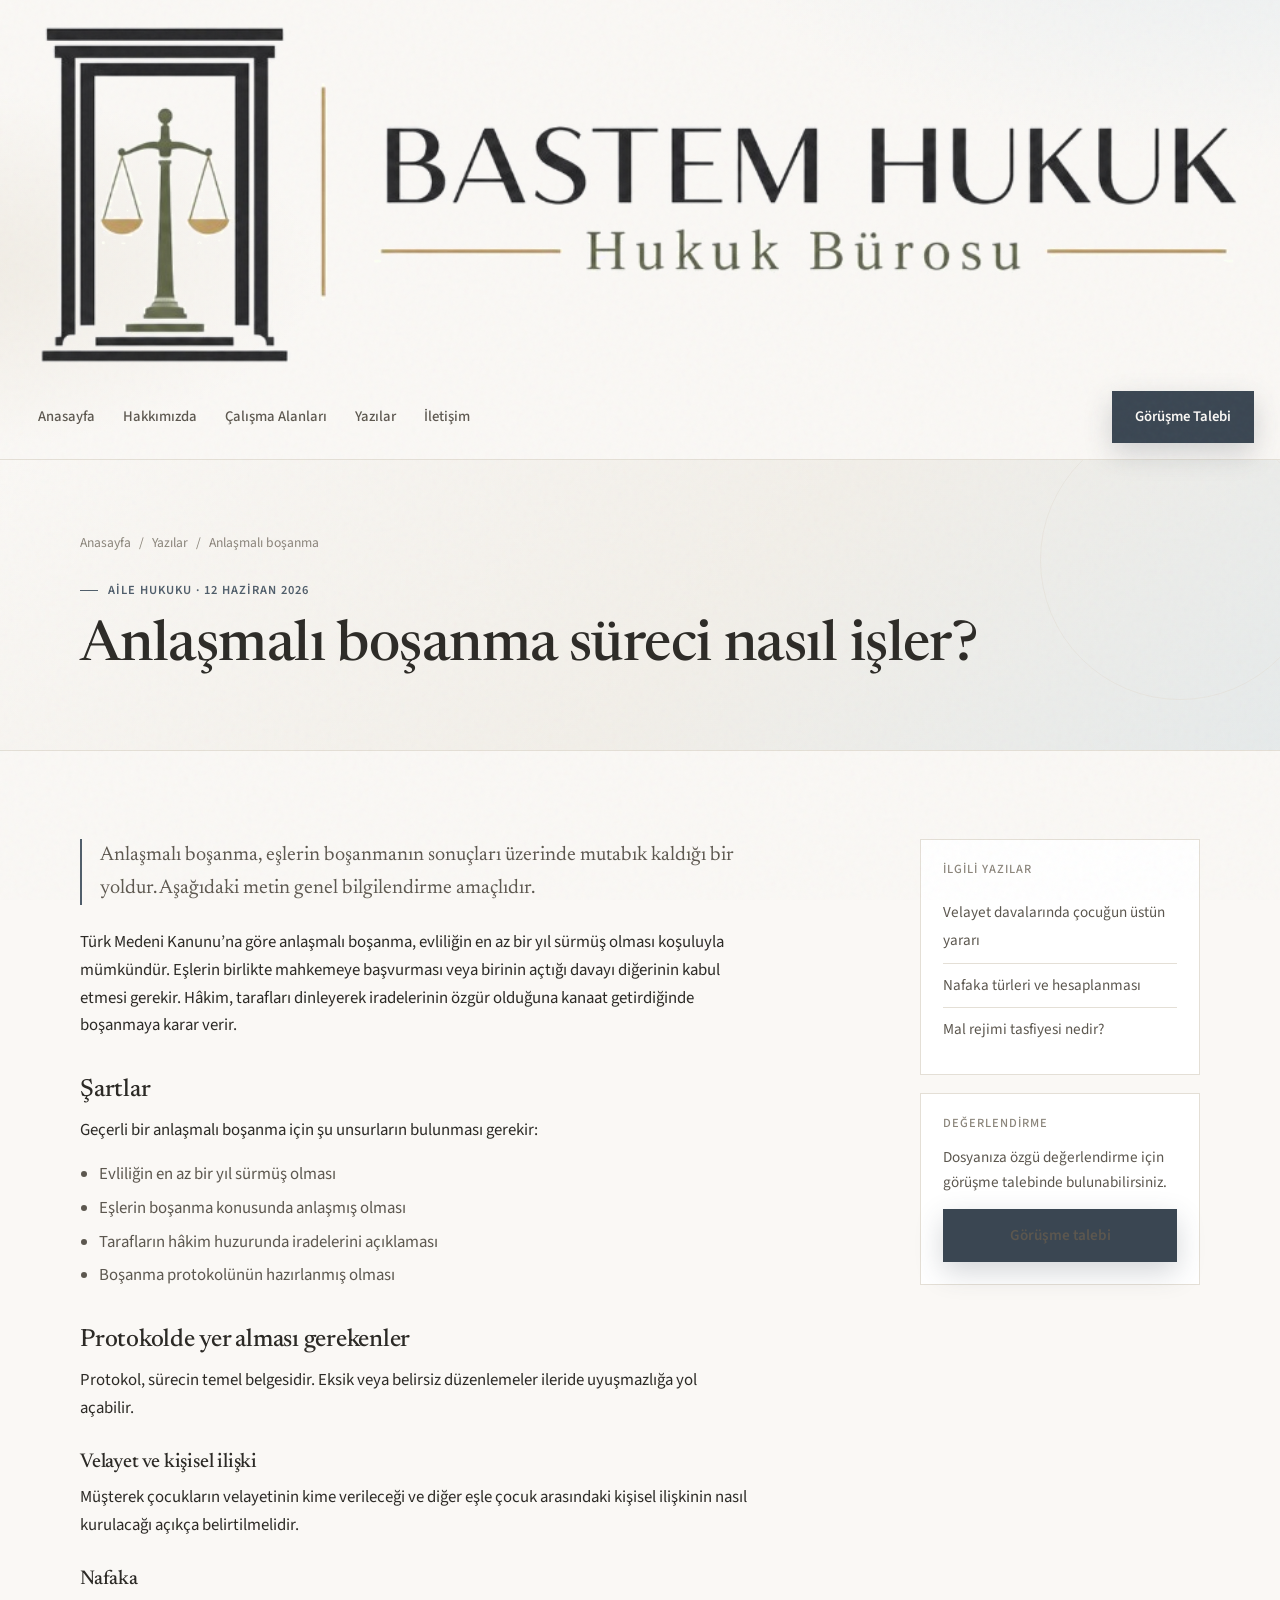
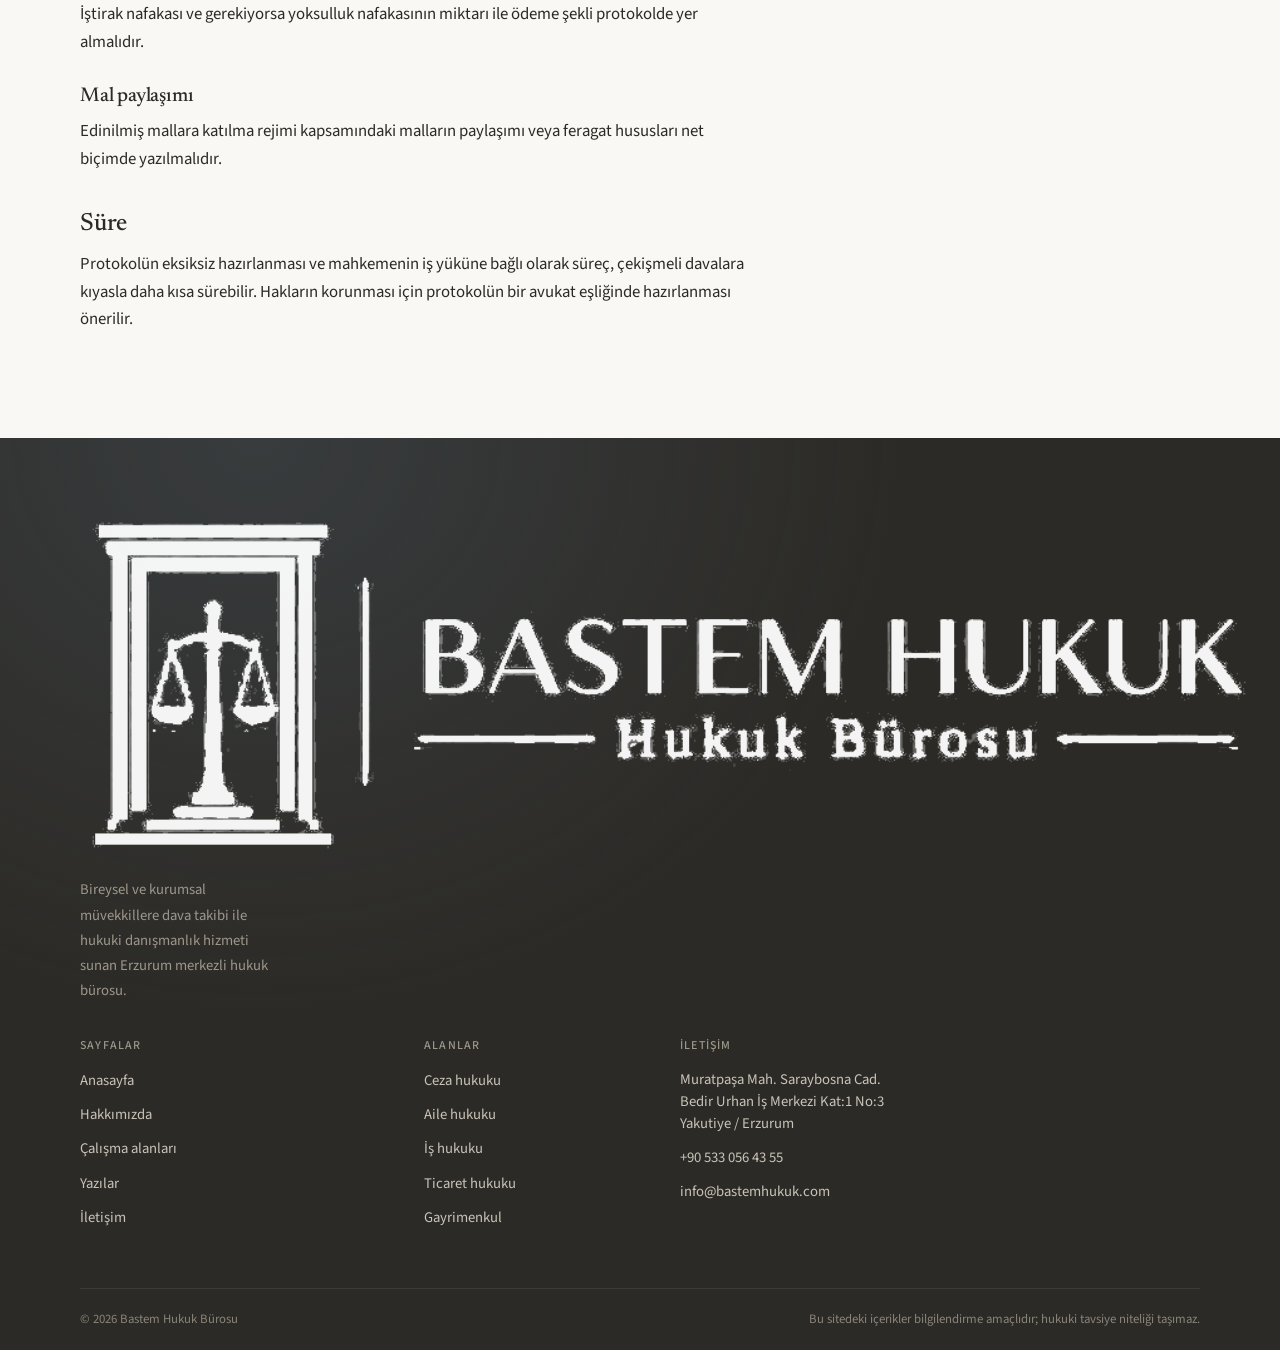
==== commit c2cd8169: "Enlarge transparent wordmark and drop logo background. Make the Bastem logo full-bleed in the header" ====
--- a/blog-detay.html
+++ b/blog-detay.html
@@ -17,7 +17,7 @@
     <div class="container">
       <nav class="nav">
         <a class="brand" href="index.html" aria-label="Bastem Hukuk">
-          <img class="brand-logo" src="assets/logo.png" alt="Bastem Hukuk Hukuk Bürosu" width="200" height="141" />
+          <img class="brand-logo" src="assets/logo.png?v=3" alt="Bastem Hukuk Hukuk Bürosu" width="938" height="280" />
         </a>
         <div class="nav-links">
           <a href="index.html">Anasayfa</a>
@@ -94,7 +94,7 @@
       <div class="footer-grid">
         <div>
           <a class="brand" href="index.html" aria-label="Bastem Hukuk">
-            <img class="brand-logo" src="assets/logo.png" alt="Bastem Hukuk Hukuk Bürosu" width="200" height="141" />
+            <img class="brand-logo" src="assets/logo.png?v=3" alt="Bastem Hukuk Hukuk Bürosu" width="938" height="280" />
           </a>
           <p class="footer-about">Bireysel ve kurumsal müvekkillere dava takibi ile hukuki danışmanlık hizmeti sunan Erzurum merkezli hukuk bürosu.</p>
         </div>
--- a/css/style.css
+++ b/css/style.css
@@ -18,7 +18,8 @@
   --slate-soft: #e8eef2;
   --mist: #dce6ec;
   --max: 1120px;
-  --header-h: 84px;
+  --header-h: auto;
+  --logo-h: auto;
   --display: "Newsreader", Georgia, serif;
   --body: "Source Sans 3", "Segoe UI", system-ui, sans-serif;
   --ease: 0.28s cubic-bezier(0.22, 1, 0.36, 1);
@@ -147,34 +148,62 @@
 
 /* --- Header --- */
 .site-header {
-  position: sticky; top: 0; z-index: 50;
-  background: color-mix(in srgb, var(--paper) 92%, transparent);
-  backdrop-filter: blur(10px);
-  border-bottom: 1px solid transparent;
-  transition: var(--ease);
-}
-.site-header.is-scrolled { border-bottom-color: var(--line); background: color-mix(in srgb, var(--paper) 96%, transparent); }
+  position: relative; z-index: 50;
+  background: transparent;
+  border-bottom: 1px solid var(--line);
+}
+.site-header .container {
+  width: 100%;
+  max-width: none;
+  padding-inline: clamp(12px, 2vw, 28px);
+}
+.site-header.is-scrolled { border-bottom-color: var(--line); }
 
 .nav {
-  display: flex; align-items: center; justify-content: space-between;
-  height: var(--header-h); gap: 24px;
-}
-.brand { display: flex; align-items: center; gap: 12px; min-width: 0; }
-.brand-logo {
-  height: 52px;
-  width: auto;
-  max-width: min(210px, 48vw);
+  display: grid;
+  grid-template-columns: 1fr auto;
+  grid-template-areas:
+    "brand brand"
+    "links cta";
+  align-items: center;
+  gap: 12px 28px;
+  padding: 12px 0 16px;
+  min-height: 0;
+  height: auto;
+}
+.brand {
+  grid-area: brand;
+  display: flex;
+  align-items: center;
+  justify-content: center;
+  width: 100%;
+  min-width: 0;
+}
+.brand-logo,
+img.brand-logo {
+  width: min(96vw, 2800px);
+  height: auto;
+  max-width: none !important;
+  max-height: none;
   flex-shrink: 0;
   display: block;
   object-fit: contain;
-  transition: var(--ease);
-}
-.brand:hover .brand-logo { opacity: 0.88; }
+  border-radius: 0 !important;
+  background: transparent !important;
+  padding: 0 !important;
+  box-shadow: none !important;
+  transition: opacity var(--ease);
+}
+.brand:hover .brand-logo { opacity: 0.9; }
 .brand-text { display: flex; flex-direction: column; line-height: 1.1; }
 .brand-name { font-family: var(--display); font-size: 1.2rem; font-weight: 600; }
 .brand-sub { font-size: 0.68rem; letter-spacing: 0.14em; text-transform: uppercase; color: var(--ink-3); margin-top: 3px; }
 
-.nav-links { display: flex; align-items: center; gap: 4px; }
+.nav-links {
+  grid-area: links;
+  display: flex; align-items: center; gap: 4px;
+  justify-self: start;
+}
 .nav-links a {
   padding: 8px 12px; font-size: 0.92rem; color: var(--ink-2); font-weight: 500;
   transition: var(--ease); position: relative;
@@ -188,11 +217,13 @@
 }
 .nav-links a:hover, .nav-links a.is-active { color: var(--ink); }
 .nav-links a:hover::after, .nav-links a.is-active::after { transform: scaleX(1); }
-.nav-cta { flex-shrink: 0; }
+.nav-cta { grid-area: cta; flex-shrink: 0; justify-self: end; }
 .nav-toggle {
   display: none; width: 40px; height: 40px;
   place-items: center; border: 1px solid var(--line);
   background: color-mix(in srgb, var(--white) 70%, transparent);
+  justify-self: end;
+  grid-area: cta;
 }
 .nav-toggle span {
   display: block; width: 18px; height: 1.5px; background: var(--ink);
@@ -811,12 +842,22 @@
   padding-bottom: 48px;
 }
 .site-footer .brand-name { color: var(--paper); }
-.site-footer .brand-logo {
-  height: 58px;
-  max-width: min(230px, 70vw);
-  background: #fff;
-  padding: 6px 10px;
-  border-radius: 4px;
+.site-footer .brand-logo,
+.site-footer img.brand-logo {
+  width: min(92vw, 2400px);
+  height: auto;
+  max-width: none !important;
+  background: transparent !important;
+  padding: 0 !important;
+  border-radius: 0 !important;
+  filter: brightness(0) invert(1);
+  opacity: 0.95;
+}
+.site-footer .brand:hover .brand-logo { opacity: 0.8; }
+.site-footer .brand { width: 100%; justify-content: flex-start; }
+.footer-grid > div:first-child {
+  min-width: 0;
+  grid-column: 1 / -1;
 }
 .footer-about { margin-top: 16px; color: #9e978b; line-height: 1.7; max-width: 28ch; }
 .site-footer h4 {
@@ -871,6 +912,8 @@
 
 /* --- Responsive --- */
 @media (max-width: 960px) {
+  .brand-logo, img.brand-logo { width: 96vw; }
+  .site-footer .brand-logo, .site-footer img.brand-logo { width: 92vw; }
   .hero-grid, .two-col, .two-col--flip, .contact-grid, .article-layout, .practice-block {
     grid-template-columns: 1fr;
   }
@@ -883,17 +926,32 @@
   .side-sticky { position: static; }
 }
 @media (max-width: 760px) {
-  .brand-logo { height: 44px; max-width: min(168px, 52vw); }
+  .brand-logo, img.brand-logo { width: 94vw; }
+  .site-footer .brand-logo, .site-footer img.brand-logo { width: 90vw; }
+  .nav {
+    grid-template-columns: 1fr auto;
+    grid-template-areas:
+      "brand brand"
+      "links toggle";
+  }
+  .nav-cta { display: none; }
+  .nav-toggle { display: grid; grid-area: toggle; }
   .nav-links {
-    position: fixed; inset: var(--header-h) 0 auto 0;
-    display: none; flex-direction: column; align-items: stretch;
-    background: var(--paper); border-bottom: 1px solid var(--line);
+    grid-area: links;
+    position: absolute;
+    left: 0; right: 0;
+    top: 100%;
+    display: none;
+    flex-direction: column;
+    align-items: stretch;
+    background: var(--paper);
+    border-bottom: 1px solid var(--line);
     padding: 12px 20px 20px;
+    z-index: 60;
   }
   .nav-links.is-open { display: flex; }
   .nav-links a { padding: 14px 4px; border-bottom: 1px solid var(--line); }
-  .nav-toggle { display: grid; }
-  .nav-cta { display: none; }
+  .site-header .container { position: relative; }
   .practice-row { grid-template-columns: 48px 1fr; }
   .practice-row .text-link { grid-column: 2; }
   .step { grid-template-columns: 64px 1fr; }
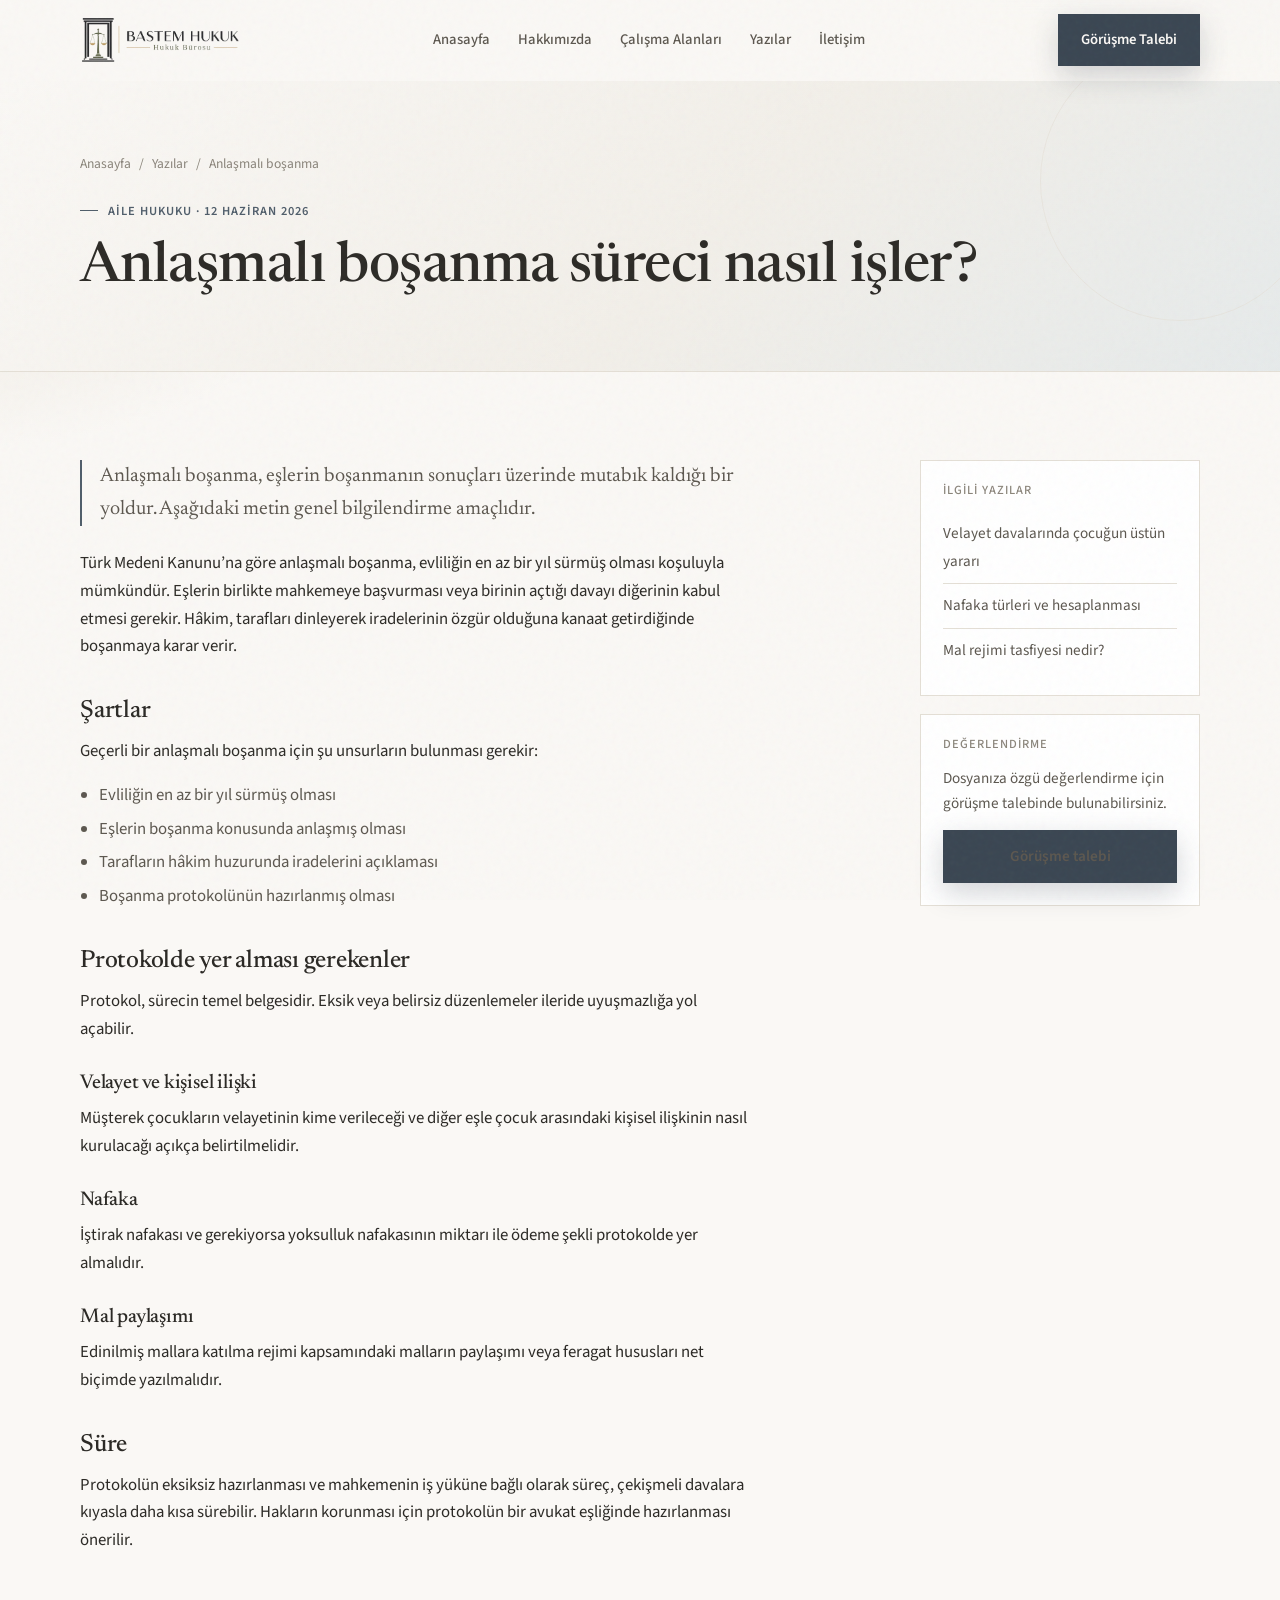
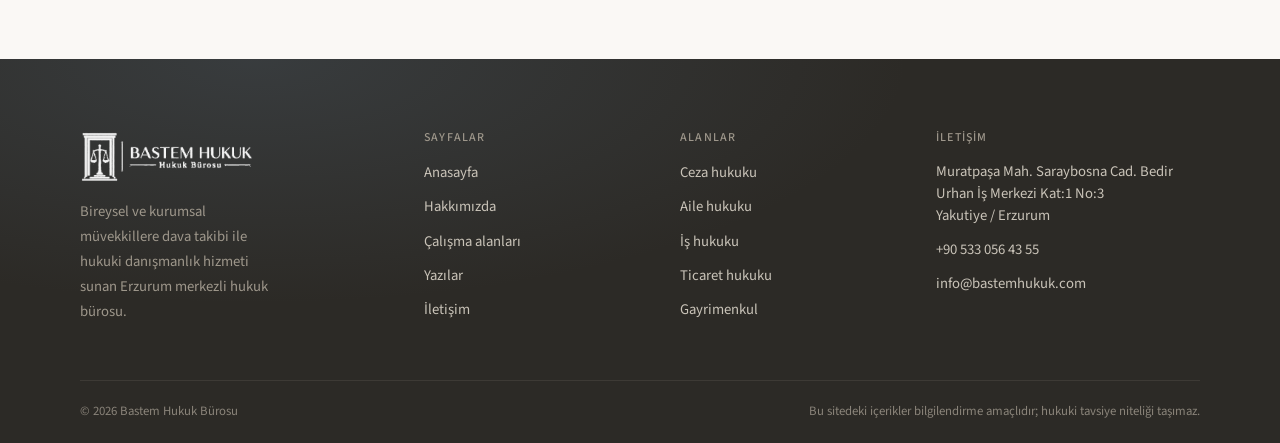
==== commit 3cc4e696: "Restore a normal navbar logo size. Bring the header wordmark back to a compact sticky nav scale and " ====
--- a/blog-detay.html
+++ b/blog-detay.html
@@ -17,7 +17,7 @@
     <div class="container">
       <nav class="nav">
         <a class="brand" href="index.html" aria-label="Bastem Hukuk">
-          <img class="brand-logo" src="assets/logo.png?v=3" alt="Bastem Hukuk Hukuk Bürosu" width="938" height="280" />
+          <img class="brand-logo" src="assets/logo.png?v=4" alt="Bastem Hukuk Hukuk Bürosu" width="200" height="60" />
         </a>
         <div class="nav-links">
           <a href="index.html">Anasayfa</a>
@@ -94,7 +94,7 @@
       <div class="footer-grid">
         <div>
           <a class="brand" href="index.html" aria-label="Bastem Hukuk">
-            <img class="brand-logo" src="assets/logo.png?v=3" alt="Bastem Hukuk Hukuk Bürosu" width="938" height="280" />
+            <img class="brand-logo" src="assets/logo.png?v=4" alt="Bastem Hukuk Hukuk Bürosu" width="200" height="60" />
           </a>
           <p class="footer-about">Bireysel ve kurumsal müvekkillere dava takibi ile hukuki danışmanlık hizmeti sunan Erzurum merkezli hukuk bürosu.</p>
         </div>
--- a/css/style.css
+++ b/css/style.css
@@ -18,8 +18,7 @@
   --slate-soft: #e8eef2;
   --mist: #dce6ec;
   --max: 1120px;
-  --header-h: auto;
-  --logo-h: auto;
+  --header-h: 80px;
   --display: "Newsreader", Georgia, serif;
   --body: "Source Sans 3", "Segoe UI", system-ui, sans-serif;
   --ease: 0.28s cubic-bezier(0.22, 1, 0.36, 1);
@@ -148,43 +147,36 @@
 
 /* --- Header --- */
 .site-header {
-  position: relative; z-index: 50;
-  background: transparent;
-  border-bottom: 1px solid var(--line);
-}
-.site-header .container {
-  width: 100%;
-  max-width: none;
-  padding-inline: clamp(12px, 2vw, 28px);
-}
-.site-header.is-scrolled { border-bottom-color: var(--line); }
+  position: sticky; top: 0; z-index: 50;
+  background: color-mix(in srgb, var(--paper) 92%, transparent);
+  backdrop-filter: blur(10px);
+  border-bottom: 1px solid transparent;
+  transition: var(--ease);
+}
+.site-header.is-scrolled {
+  border-bottom-color: var(--line);
+  background: color-mix(in srgb, var(--paper) 96%, transparent);
+}
 
 .nav {
-  display: grid;
-  grid-template-columns: 1fr auto;
-  grid-template-areas:
-    "brand brand"
-    "links cta";
-  align-items: center;
-  gap: 12px 28px;
-  padding: 12px 0 16px;
-  min-height: 0;
-  height: auto;
-}
-.brand {
-  grid-area: brand;
   display: flex;
   align-items: center;
-  justify-content: center;
-  width: 100%;
+  justify-content: space-between;
+  height: var(--header-h);
+  gap: 24px;
+}
+.brand {
+  display: flex;
+  align-items: center;
+  gap: 12px;
   min-width: 0;
+  flex-shrink: 0;
 }
 .brand-logo,
 img.brand-logo {
-  width: min(96vw, 2800px);
-  height: auto;
-  max-width: none !important;
-  max-height: none;
+  height: 48px;
+  width: auto;
+  max-width: min(220px, 46vw);
   flex-shrink: 0;
   display: block;
   object-fit: contain;
@@ -192,17 +184,19 @@
   background: transparent !important;
   padding: 0 !important;
   box-shadow: none !important;
+  transform: none;
+  margin: 0;
   transition: opacity var(--ease);
 }
-.brand:hover .brand-logo { opacity: 0.9; }
+.brand:hover .brand-logo { opacity: 0.88; }
 .brand-text { display: flex; flex-direction: column; line-height: 1.1; }
 .brand-name { font-family: var(--display); font-size: 1.2rem; font-weight: 600; }
 .brand-sub { font-size: 0.68rem; letter-spacing: 0.14em; text-transform: uppercase; color: var(--ink-3); margin-top: 3px; }
 
 .nav-links {
-  grid-area: links;
-  display: flex; align-items: center; gap: 4px;
-  justify-self: start;
+  display: flex;
+  align-items: center;
+  gap: 4px;
 }
 .nav-links a {
   padding: 8px 12px; font-size: 0.92rem; color: var(--ink-2); font-weight: 500;
@@ -217,13 +211,11 @@
 }
 .nav-links a:hover, .nav-links a.is-active { color: var(--ink); }
 .nav-links a:hover::after, .nav-links a.is-active::after { transform: scaleX(1); }
-.nav-cta { grid-area: cta; flex-shrink: 0; justify-self: end; }
+.nav-cta { flex-shrink: 0; }
 .nav-toggle {
   display: none; width: 40px; height: 40px;
   place-items: center; border: 1px solid var(--line);
   background: color-mix(in srgb, var(--white) 70%, transparent);
-  justify-self: end;
-  grid-area: cta;
 }
 .nav-toggle span {
   display: block; width: 18px; height: 1.5px; background: var(--ink);
@@ -844,21 +836,20 @@
 .site-footer .brand-name { color: var(--paper); }
 .site-footer .brand-logo,
 .site-footer img.brand-logo {
-  width: min(92vw, 2400px);
-  height: auto;
-  max-width: none !important;
+  height: 52px;
+  width: auto;
+  max-width: min(240px, 70vw);
   background: transparent !important;
   padding: 0 !important;
   border-radius: 0 !important;
   filter: brightness(0) invert(1);
   opacity: 0.95;
+  transform: none;
+  margin: 0;
 }
 .site-footer .brand:hover .brand-logo { opacity: 0.8; }
-.site-footer .brand { width: 100%; justify-content: flex-start; }
-.footer-grid > div:first-child {
-  min-width: 0;
-  grid-column: 1 / -1;
-}
+.site-footer .brand { width: auto; justify-content: flex-start; }
+.footer-grid > div:first-child { min-width: 0; }
 .footer-about { margin-top: 16px; color: #9e978b; line-height: 1.7; max-width: 28ch; }
 .site-footer h4 {
   font-family: var(--body);
@@ -912,8 +903,8 @@
 
 /* --- Responsive --- */
 @media (max-width: 960px) {
-  .brand-logo, img.brand-logo { width: 96vw; }
-  .site-footer .brand-logo, .site-footer img.brand-logo { width: 92vw; }
+  .brand-logo, img.brand-logo { height: 44px; max-width: min(200px, 48vw); }
+  .site-footer .brand-logo, .site-footer img.brand-logo { height: 48px; max-width: min(220px, 65vw); }
   .hero-grid, .two-col, .two-col--flip, .contact-grid, .article-layout, .practice-block {
     grid-template-columns: 1fr;
   }
@@ -926,32 +917,19 @@
   .side-sticky { position: static; }
 }
 @media (max-width: 760px) {
-  .brand-logo, img.brand-logo { width: 94vw; }
-  .site-footer .brand-logo, .site-footer img.brand-logo { width: 90vw; }
-  .nav {
-    grid-template-columns: 1fr auto;
-    grid-template-areas:
-      "brand brand"
-      "links toggle";
-  }
-  .nav-cta { display: none; }
-  .nav-toggle { display: grid; grid-area: toggle; }
+  .brand-logo, img.brand-logo { height: 40px; max-width: min(180px, 52vw); }
+  .site-footer .brand-logo, .site-footer img.brand-logo { height: 44px; max-width: min(200px, 70vw); }
   .nav-links {
-    grid-area: links;
-    position: absolute;
-    left: 0; right: 0;
-    top: 100%;
-    display: none;
-    flex-direction: column;
-    align-items: stretch;
-    background: var(--paper);
-    border-bottom: 1px solid var(--line);
+    position: fixed; inset: var(--header-h) 0 auto 0;
+    display: none; flex-direction: column; align-items: stretch;
+    background: var(--paper); border-bottom: 1px solid var(--line);
     padding: 12px 20px 20px;
     z-index: 60;
   }
   .nav-links.is-open { display: flex; }
   .nav-links a { padding: 14px 4px; border-bottom: 1px solid var(--line); }
-  .site-header .container { position: relative; }
+  .nav-toggle { display: grid; }
+  .nav-cta { display: none; }
   .practice-row { grid-template-columns: 48px 1fr; }
   .practice-row .text-link { grid-column: 2; }
   .step { grid-template-columns: 64px 1fr; }
